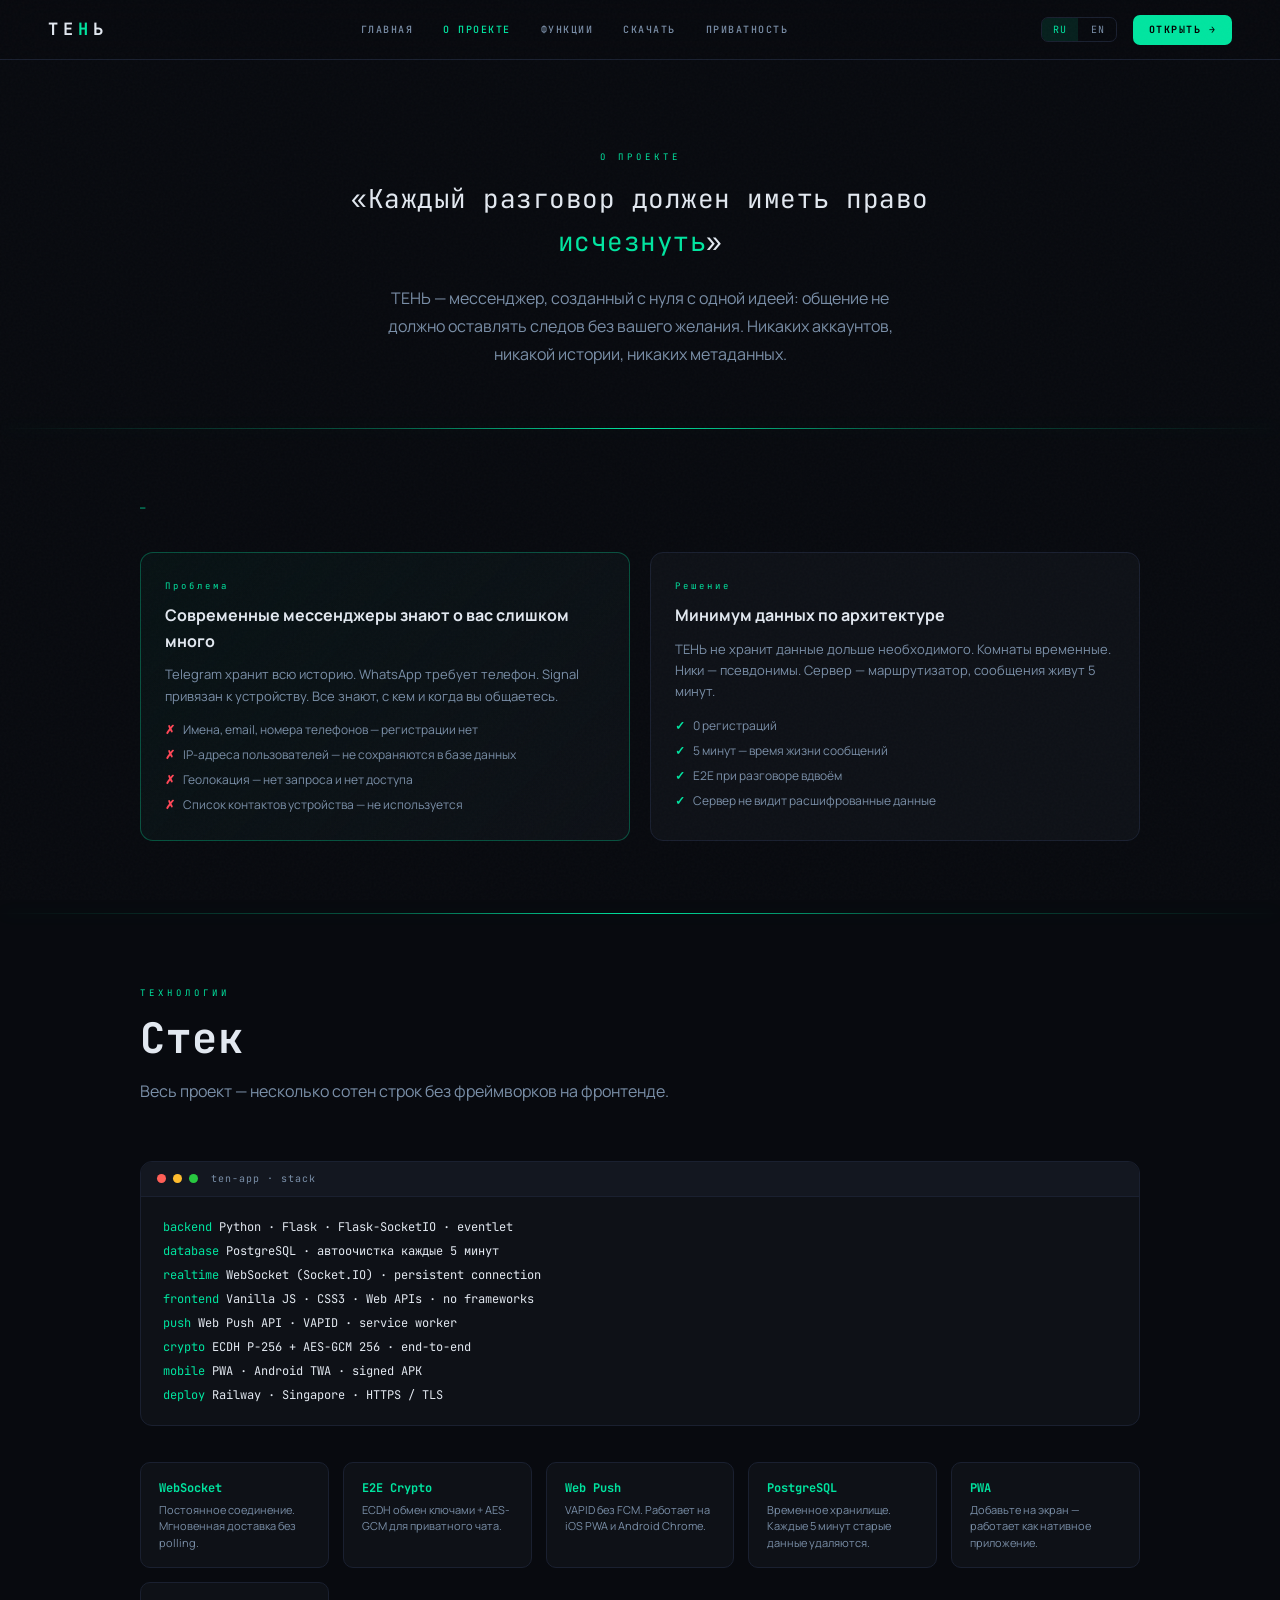
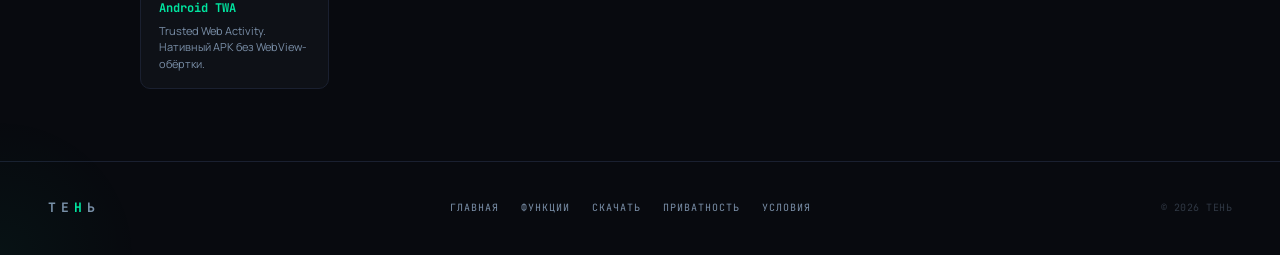
==== about.html @ 41345ec9 "Add files via upload" ====
<!DOCTYPE html>
<html lang="ru">
<head>
<meta charset="UTF-8">
<meta name="viewport" content="width=device-width,initial-scale=1,viewport-fit=cover">
<title>О проекте — ТЕНЬ</title>
<meta name="theme-color" content="#080a0f">
<meta name="color-scheme" content="dark">
<meta name="mobile-web-app-capable" content="yes">
<meta name="apple-mobile-web-app-capable" content="yes">
<meta name="apple-mobile-web-app-status-bar-style" content="black-translucent">
<link rel="icon" href="favicon.svg" type="image/svg+xml">
<link rel="stylesheet" href="shared.css">
<style>
.about-hero{text-align:center;padding:90px 40px 60px;max-width:700px;margin:0 auto}
.big-q{font-family:'JetBrains Mono',monospace;font-size:clamp(18px,2.8vw,26px);font-weight:400;line-height:1.65;color:var(--text);letter-spacing:.5px;margin-bottom:20px}
.big-q em{font-style:normal;color:var(--accent)}
.about-p{font-size:16px;color:var(--muted);line-height:1.75;max-width:540px;margin:0 auto}
</style>
</head>
<body>

<nav>
  <a class="nav-logo" href="index.html">
    <span class="nav-wordmark">ТЕ<em>Н</em>Ь</span>
  </a>
  <div class="nav-center" id="nav-center">
    <a href="index.html" data-t="nav_home">ГЛАВНАЯ</a>
    <a href="about.html" class="active" data-t="nav_about">О ПРОЕКТЕ</a>
    <a href="features.html" data-t="nav_features">ФУНКЦИИ</a>
    <a href="download.html" data-t="nav_download">СКАЧАТЬ</a>
    <a href="privacy.html" data-t="nav_privacy">ПРИВАТНОСТЬ</a>
  </div>
  <div class="nav-right">
    <div class="lang-switch"><button id="btn-ru" onclick="setLang('ru')" class="on">RU</button><button id="btn-en" onclick="setLang('en')">EN</button></div>
    <a class="nav-cta" href="https://ten-app.ru" target="_blank" data-t="nav_open">ОТКРЫТЬ →</a>
    <button class="nav-burger" id="burger"><svg width="20" height="20" viewBox="0 0 24 24" fill="none" stroke="currentColor" stroke-width="2"><line x1="3" y1="6" x2="21" y2="6"/><line x1="3" y1="12" x2="21" y2="12"/><line x1="3" y1="18" x2="21" y2="18"/></svg></button>
  </div>
</nav>

<div class="page-wrap">

  <div class="about-hero">
    <div class="sec-kicker" data-t="ab_k">о проекте</div>
    <div class="big-q" data-t="ab_big">«Каждый разговор должен иметь право <em>исчезнуть</em>»</div>
    <p class="about-p" data-t="ab_p">ТЕНЬ — мессенджер, созданный с нуля с одной идеей: общение не должно оставлять следов без вашего желания. Никаких аккаунтов, никакой истории, никаких метаданных.</p>
  </div>

  <div class="glow-rule"></div>

  <!-- IDEA -->
  <div class="sec reveal">
    <div class="sec-kicker" style="margin-bottom:36px">—</div>
    <div class="split2">
      <div class="scard hi">
        <div class="scard-kicker" data-t="ab_prob_k">Проблема</div>
        <div class="scard-t" data-t="ab_prob_t">Современные мессенджеры знают о вас слишком много</div>
        <div class="scard-d" data-t="ab_prob_d">Telegram хранит всю историю. WhatsApp требует телефон. Signal привязан к устройству. Все знают, с кем и когда вы общаетесь.</div>
        <ul class="tick-list">
          <li class="no" data-t="pr_l1">Имена, email, номера телефонов</li>
          <li class="no" data-t="pr_l2">IP-адреса пользователей</li>
          <li class="no" data-t="pr_l3">Геолокация</li>
          <li class="no" data-t="pr_l4">Список контактов устройства</li>
        </ul>
      </div>
      <div class="scard">
        <div class="scard-kicker" data-t="ab_sol_k">Решение</div>
        <div class="scard-t" data-t="ab_sol_t">Минимум данных по архитектуре</div>
        <div class="scard-d" data-t="ab_sol_d">ТЕНЬ не хранит данные дольше необходимого. Комнаты временные. Ники — псевдонимы. Сервер — маршрутизатор, сообщения живут 5 минут.</div>
        <ul class="tick-list">
          <li>0 регистраций</li>
          <li>5 минут — время жизни сообщений</li>
          <li>E2E при разговоре вдвоём</li>
          <li>Сервер не видит расшифрованные данные</li>
        </ul>
      </div>
    </div>
  </div>

  <div class="glow-rule"></div>

  <!-- STACK -->
  <div class="sec reveal">
    <div class="sec-kicker" data-t="tech_k">технологии</div>
    <h2 class="sec-title" data-t="tech_t">Стек</h2>
    <p class="sec-lead" data-t="tech_d">Весь проект — несколько сотен строк без фреймворков на фронтенде.</p>

    <div class="terminal">
      <div class="term-bar">
        <div class="dot r"></div><div class="dot y"></div><div class="dot g"></div>
        <span class="term-label">ten-app · stack</span>
      </div>
      <div class="term-body">
        <div><span class="tc">backend  </span><span class="th">Python · Flask · Flask-SocketIO · eventlet</span></div>
        <div><span class="tc">database </span><span class="th">PostgreSQL · автоочистка каждые 5 минут</span></div>
        <div><span class="tc">realtime </span><span class="th">WebSocket (Socket.IO) · persistent connection</span></div>
        <div><span class="tc">frontend </span><span class="th">Vanilla JS · CSS3 · Web APIs · no frameworks</span></div>
        <div><span class="tc">push     </span><span class="th">Web Push API · VAPID · service worker</span></div>
        <div><span class="tc">crypto   </span><span class="th">ECDH P-256 + AES-GCM 256 · end-to-end</span></div>
        <div><span class="tc">mobile   </span><span class="th">PWA · Android TWA · signed APK</span></div>
        <div><span class="tc">deploy   </span><span class="th">Railway · Singapore · HTTPS / TLS</span></div>
      </div>
    </div>

    <div class="tech-grid">
      <div class="tech-item"><div class="tech-n">WebSocket</div><div class="tech-d">Постоянное соединение. Мгновенная доставка без polling.</div></div>
      <div class="tech-item"><div class="tech-n">E2E Crypto</div><div class="tech-d">ECDH обмен ключами + AES-GCM для приватного чата.</div></div>
      <div class="tech-item"><div class="tech-n">Web Push</div><div class="tech-d">VAPID без FCM. Работает на iOS PWA и Android Chrome.</div></div>
      <div class="tech-item"><div class="tech-n">PostgreSQL</div><div class="tech-d">Временное хранилище. Каждые 5 минут старые данные удаляются.</div></div>
      <div class="tech-item"><div class="tech-n">PWA</div><div class="tech-d">Добавьте на экран — работает как нативное приложение.</div></div>
      <div class="tech-item"><div class="tech-n">Android TWA</div><div class="tech-d">Trusted Web Activity. Нативный APK без WebView-обёртки.</div></div>
    </div>
  </div>

  <footer>
    <div class="foot-logo">ТЕ<em>Н</em>Ь</div>
    <div class="foot-links">
      <a href="index.html" data-t="nav_home">ГЛАВНАЯ</a>
      <a href="features.html" data-t="nav_features">ФУНКЦИИ</a>
      <a href="download.html" data-t="nav_download">СКАЧАТЬ</a>
      <a href="privacy.html" data-t="nav_privacy">ПРИВАТНОСТЬ</a>
      <a href="terms.html" data-t="nav_terms">УСЛОВИЯ</a>
    </div>
    <div class="foot-copy" data-t="foot_copy">© 2026 ТЕНЬ</div>
  </footer>
</div>

<script src="shared.js"></script>
</body>
</html>
---- shared.css ----
@import url('https://fonts.googleapis.com/css2?family=JetBrains+Mono:wght@300;400;500;700&family=Manrope:wght@300;400;500;600;700;800&display=swap');

*, *::before, *::after { box-sizing: border-box; margin: 0; padding: 0; }

:root {
  --bg:       #080a0f;
  --surface:  #0e1117;
  --panel:    #131720;
  --border:   #1a2030;
  --accent:   #00e5a0;
  --danger:   #ff4757;
  --text:     #e2e8f0;
  --muted:    #7a8fa8;
  --glow:     rgba(0,229,160,0.18);
}

html { scroll-behavior: smooth; }

body {
  background: var(--bg);
  color: var(--text);
  font-family: 'Manrope', sans-serif;
  line-height: 1.6;
  overflow-x: hidden;
  min-height: 100vh;
  /* iOS: prevent font inflation */
  -webkit-text-size-adjust: 100%;
  text-size-adjust: 100%;
}

/* iOS tap highlight */
a, button { -webkit-tap-highlight-color: transparent; }

/* Safe area for notched iPhones - applied via media query */
@supports(padding: env(safe-area-inset-left)) {
  nav { padding-left: max(48px, env(safe-area-inset-left)); padding-right: max(48px, env(safe-area-inset-right)); }
  footer { padding-bottom: max(36px, env(safe-area-inset-bottom)); }
}

/* Noise texture */
body::after {
  content: '';
  position: fixed;
  pointer-events: none;
  z-index: 9999;
  opacity: 0.025;
  background-image: url("data:image/svg+xml,%3Csvg viewBox='0 0 512 512' xmlns='http://www.w3.org/2000/svg'%3E%3Cfilter id='n'%3E%3CfeTurbulence type='fractalNoise' baseFrequency='0.75' numOctaves='4' stitchTiles='stitch'/%3E%3C/filter%3E%3Crect width='100%25' height='100%25' filter='url(%23n)'/%3E%3C/svg%3E");
  /* iOS Safari: inset not supported in older versions */
  top: 0; right: 0; bottom: 0; left: 0;
}

/* Scrollbar */
::-webkit-scrollbar { width: 3px; }
::-webkit-scrollbar-track { background: transparent; }
::-webkit-scrollbar-thumb { background: var(--border); border-radius: 2px; }

/* ── NAV ── */
nav {
  position: fixed; top: 0; left: 0; right: 0;
  z-index: 500;
  height: 60px;
  display: -webkit-box;
  display: -ms-flexbox;
  display: flex;
  -webkit-box-align: center;
      -ms-flex-align: center;
          align-items: center;
  -webkit-box-pack: justify;
      -ms-flex-pack: justify;
          justify-content: space-between;
  padding: 0 48px;
  background: rgba(8,10,15,0.88);
  -webkit-backdrop-filter: blur(24px);
          backdrop-filter: blur(24px);
  border-bottom: 1px solid var(--border);
}
.nav-logo {
  display: flex; align-items: center; gap: 11px;
  text-decoration: none; cursor: pointer;
}
.nav-logo svg { width: 38px; height: 38px; flex-shrink: 0; }
.nav-wordmark {
  font-family: 'JetBrains Mono', monospace;
  font-size: 17px; font-weight: 700;
  letter-spacing: 5px; color: var(--text);
}
.nav-wordmark em { font-style: normal; color: var(--accent); }

.nav-center {
  display: flex; align-items: center; gap: 4px;
}
.nav-center a {
  font-family: 'JetBrains Mono', monospace;
  font-size: 10px; letter-spacing: 1.5px; font-weight: 500;
  color: var(--muted); text-decoration: none;
  padding: 6px 13px; border-radius: 6px;
  transition: color .18s, background .18s;
}
.nav-center a:hover { color: var(--accent); background: rgba(0,229,160,.06); }
.nav-center a.active { color: var(--accent); }

.nav-right {
  display: flex; align-items: center; gap: 16px;
}
.lang-switch {
  display: flex; align-items: center; gap: 2px;
  border: 1px solid var(--border); border-radius: 7px;
  overflow: hidden;
}
.lang-switch button {
  font-family: 'JetBrains Mono', monospace;
  font-size: 10px; letter-spacing: 1px;
  background: none; border: none; cursor: pointer;
  color: var(--muted); padding: 5px 11px;
  transition: all .18s;
}
.lang-switch button.on { background: rgba(0,229,160,.1); color: var(--accent); }

.nav-cta {
  font-family: 'JetBrains Mono', monospace;
  font-size: 10px; letter-spacing: 1.5px; font-weight: 700;
  color: #000; background: var(--accent);
  padding: 7px 16px; border-radius: 7px;
  text-decoration: none; border: none; cursor: pointer;
  transition: all .18s;
}
.nav-cta:hover { background: #00ffb0; transform: translateY(-1px); }

/* Hamburger mobile */
.nav-burger {
  display: none;
  background: none; border: none; cursor: pointer;
  color: var(--muted); padding: 4px;
}

/* ── PAGE WRAPPER ── */
.page-wrap { padding-top: 60px; }

/* ── HERO SECTION ── */
.hero {
  position: relative; overflow: hidden;
  min-height: calc(100vh - 60px);
  display: flex; align-items: center; justify-content: center;
  text-align: center;
  padding: 52px 40px 44px;
}
.hero-bg {
  position: absolute; top: 0; left: 0; right: 0; bottom: 0;
  background:
    radial-gradient(ellipse 60% 50% at 50% 0%, rgba(0,229,160,.07) 0%, transparent 70%),
    radial-gradient(ellipse 40% 60% at 80% 80%, rgba(0,229,160,.04) 0%, transparent 60%);
}
#matrix { position: absolute; top: 0; left: 0; right: 0; bottom: 0; width: 100%; height: 100%; opacity: .06; }

.hero-inner { position: relative; z-index: 2; max-width: 740px; }

.hero-badge {
  display: inline-flex; align-items: center; gap: 7px;
  font-family: 'JetBrains Mono', monospace;
  font-size: 10px; letter-spacing: 3px; color: var(--accent);
  border: 1px solid rgba(0,229,160,.25);
  padding: 5px 14px; border-radius: 20px;
  background: rgba(0,229,160,.05);
  margin-bottom: 24px;
  opacity: 0; animation: up .5s .1s forwards;
}
.hero-badge::before {
  content: ''; width: 5px; height: 5px; border-radius: 50%;
  background: var(--accent);
  box-shadow: 0 0 8px var(--accent);
  animation: pulse 2s infinite;
}
@keyframes pulse { 0%,100%{opacity:1} 50%{opacity:.3} }

.hero-logo {
  width: 96px; height: 96px;
  margin: 0 auto 32px;
  filter: drop-shadow(0 0 28px rgba(0,229,160,.45));
  animation: float 4s ease-in-out infinite, up .6s .2s both;
}
@keyframes float { 0%,100%{transform:translateY(0)} 50%{transform:translateY(-10px)} }

.hero-title {
  font-family: 'JetBrains Mono', monospace;
  font-size: clamp(64px,11vw,112px);
  font-weight: 700; letter-spacing: 16px;
  line-height: 1; color: var(--text);
  margin-bottom: 18px;
  opacity: 0; animation: up .6s .3s forwards;
}
.hero-title em { font-style: normal; color: var(--accent); text-shadow: 0 0 40px rgba(0,229,160,.5); }

.hero-sub {
  font-size: 18px; color: var(--muted);
  line-height: 1.7; max-width: 500px; margin: 0 auto 36px;
  opacity: 0; animation: up .6s .45s forwards;
}

.hero-btns {
  display: flex; align-items: center; justify-content: center;
  gap: 14px; flex-wrap: wrap;
  opacity: 0; animation: up .6s .6s forwards;
}
.btn {
  display: inline-flex; align-items: center; gap: 8px;
  font-family: 'JetBrains Mono', monospace;
  font-size: 11px; font-weight: 700; letter-spacing: 1px;
  padding: 13px 26px; border-radius: 9px;
  text-decoration: none; border: none; cursor: pointer;
  transition: all .2s; white-space: nowrap;
}
.btn-solid { background: var(--accent); color: #000; }
.btn-solid:hover { background: #00ffb0; transform: translateY(-2px); box-shadow: 0 8px 28px rgba(0,229,160,.28); }
.btn-outline { background: none; color: var(--accent); border: 1px solid rgba(0,229,160,.35); }
.btn-outline:hover { border-color: var(--accent); background: rgba(0,229,160,.06); transform: translateY(-2px); }


/* ── PLATFORM BUTTONS (hero) ── */
.hero-platforms {
  display: -webkit-box; display: -ms-flexbox; display: flex;
  -webkit-box-align: stretch; -ms-flex-align: stretch; align-items: stretch;
  justify-content: center;
  gap: 10px; flex-wrap: wrap;
  opacity: 0; animation: up .6s .6s forwards;
  margin-bottom: 0;
}
.pf-btn {
  display: -webkit-inline-box; display: -ms-inline-flexbox; display: inline-flex;
  -webkit-box-align: center; -ms-flex-align: center; align-items: center;
  gap: 11px;
  font-family: "Manrope", sans-serif;
  text-decoration: none;
  padding: 12px 20px; border-radius: 11px;
  transition: all .2s; white-space: nowrap;
  border: 1px solid var(--border);
  background: var(--surface);
  min-width: 154px;
}
.pf-btn:hover { border-color: rgba(0,229,160,.4); background: var(--panel); transform: translateY(-2px); }
.pf-android { border-color: rgba(0,229,160,.28); }
.pf-android:hover { box-shadow: 0 6px 22px rgba(0,229,160,.15); }
.pf-text { display: -webkit-box; display: -ms-flexbox; display: flex; flex-direction: column; text-align: left; gap: 1px; }
.pf-label { font-size: 13px; font-weight: 700; color: var(--text); line-height: 1.2; }
.pf-sub { font-family: "JetBrains Mono", monospace; font-size: 9px; letter-spacing: 1px; color: var(--muted); }
.pf-btn svg { color: var(--accent); flex-shrink: 0; }
@media(max-width:520px){
  .hero-platforms { flex-direction: column; align-items: stretch; }
  .pf-btn { min-width: unset; justify-content: flex-start; }
}

.hero-numbers {
  display: flex; align-items: center; justify-content: center;
  gap: 56px; flex-wrap: wrap;
  margin-top: 52px; padding-top: 36px;
  border-top: 1px solid var(--border);
  opacity: 0; animation: up .5s .75s forwards;
}
.hn-val {
  font-family: 'JetBrains Mono', monospace;
  font-size: 30px; font-weight: 700; color: var(--accent); display: block;
}
.hn-label { font-size: 11px; color: var(--muted); letter-spacing: .5px; margin-top: 4px; }

@keyframes up {
  from { opacity:0; transform:translateY(18px); }
  to   { opacity:1; transform:translateY(0); }
}

/* ── GLOW RULE ── */
.glow-rule {
  height: 1px;
  background: linear-gradient(90deg, transparent 0%, rgba(0,229,160,.35) 30%, #00e5a0 50%, rgba(0,229,160,.35) 70%, transparent 100%);
  box-shadow: 0 0 16px rgba(0,229,160,.2);
  margin: 0;
}

/* ── SECTION ── */
.sec {
  max-width: 1080px; margin: 0 auto;
  padding: 72px 40px;
}
.sec-kicker {
  font-family: 'JetBrains Mono', monospace;
  font-size: 9px; letter-spacing: 4px; color: var(--accent);
  text-transform: uppercase; margin-bottom: 14px;
}
.sec-title {
  font-family: 'JetBrains Mono', monospace;
  font-size: clamp(26px,4vw,42px); font-weight: 700;
  letter-spacing: 1px; color: var(--text); line-height: 1.15;
  margin-bottom: 14px;
}
.sec-lead {
  font-size: 16px; color: var(--muted); line-height: 1.75;
  max-width: 540px; margin-bottom: 56px;
}

/* ── CARD GRID ── */
.card-grid {
  display: grid;
  grid-template-columns: repeat(auto-fill, minmax(290px,1fr));
  gap: 2px;
  background: var(--border);
  border: 1px solid var(--border);
  border-radius: 14px;
  overflow: hidden;
}
.card {
  background: var(--surface);
  padding: 28px 26px;
  transition: background .2s;
  position: relative;
}
.card:hover { background: var(--panel); }
.card-icon {
  width: 38px; height: 38px; margin-bottom: 18px; color: var(--accent);
}
.card-name {
  font-family: 'JetBrains Mono', monospace;
  font-size: 12px; font-weight: 700; letter-spacing: 1px;
  color: var(--text); margin-bottom: 8px;
}
.card-body { font-size: 13px; color: var(--muted); line-height: 1.65; }
.card-tag {
  display: inline-block; margin-top: 13px;
  font-family: 'JetBrains Mono', monospace; font-size: 9px; letter-spacing: 1.5px;
  padding: 3px 8px; border-radius: 4px;
  background: rgba(0,229,160,.07); color: var(--accent);
  border: 1px solid rgba(0,229,160,.18);
}

/* ── STEPS ── */
.steps {
  display: grid;
  grid-template-columns: repeat(auto-fill, minmax(210px,1fr));
  gap: 20px; counter-reset: step;
}
.step {
  counter-increment: step;
  background: var(--surface); border: 1px solid var(--border);
  border-radius: 12px; padding: 24px 22px;
  transition: border-color .2s, transform .2s;
  position: relative;
}
.step:hover { border-color: rgba(0,229,160,.28); transform: translateY(-3px); }
.step::before {
  content: "0" counter(step);
  font-family: 'JetBrains Mono', monospace; font-size: 9px;
  color: var(--accent); letter-spacing: 2px; display: block; margin-bottom: 14px;
}
.step-t { font-size: 14px; font-weight: 700; color: var(--text); margin-bottom: 8px; }
.step-d { font-size: 13px; color: var(--muted); line-height: 1.6; }

/* ── TERMINAL ── */
.terminal {
  background: var(--surface); border: 1px solid var(--border);
  border-radius: 12px; overflow: hidden;
  font-family: 'JetBrains Mono', monospace;
}
.term-bar {
  background: var(--panel); padding: 9px 16px;
  display: flex; align-items: center; gap: 7px;
  border-bottom: 1px solid var(--border);
}
.dot { width: 9px; height: 9px; border-radius: 50%; }
.dot.r{background:#ff5f57} .dot.y{background:#febc2e} .dot.g{background:#28c840}
.term-label { font-size: 10px; color: var(--muted); letter-spacing: 1px; margin-left: 6px; }
.term-body { padding: 18px 22px; font-size: 12px; line-height: 2; }
.tc { color: var(--accent); }
.td { color: rgba(122,143,168,.55); }
.th { color: var(--text); }

/* ── TECH GRID ── */
.tech-grid {
  display: grid;
  grid-template-columns: repeat(auto-fill, minmax(170px,1fr));
  gap: 14px; margin-top: 36px;
}
.tech-item {
  background: var(--surface); border: 1px solid var(--border);
  border-radius: 10px; padding: 16px 18px;
  transition: border-color .2s;
}
.tech-item:hover { border-color: rgba(0,229,160,.22); }
.tech-n { font-family: 'JetBrains Mono', monospace; font-size: 12px; font-weight: 700; color: var(--accent); margin-bottom: 4px; }
.tech-d { font-size: 11px; color: var(--muted); line-height: 1.5; }

/* ── SECURITY SPLIT ── */
.split2 { display: grid; grid-template-columns: 1fr 1fr; gap: 20px; }
@media(max-width:640px){ .split2{grid-template-columns:1fr} }
.scard {
  background: var(--surface); border: 1px solid var(--border);
  border-radius: 13px; padding: 26px 24px;
  transition: border-color .2s;
}
.scard:hover { border-color: rgba(0,229,160,.22); }
.scard.hi { border-color: rgba(0,229,160,.3); background: linear-gradient(135deg,rgba(0,229,160,.04),var(--surface)); }
.scard-kicker { font-family:'JetBrains Mono',monospace; font-size:9px; letter-spacing:3px; color:var(--accent); margin-bottom:10px; }
.scard-t { font-size:16px; font-weight:700; color:var(--text); margin-bottom:10px; }
.scard-d { font-size:13px; color:var(--muted); line-height:1.65; }
.tick-list { list-style:none; margin-top:14px; display:flex; flex-direction:column; gap:7px; }
.tick-list li { font-size:12px; color:var(--muted); padding-left:18px; position:relative; line-height:1.5; }
.tick-list li::before { content:'✓'; position:absolute; left:0; color:var(--accent); font-weight:700; }
.tick-list li.no::before { content:'✗'; color:var(--danger); }

/* ── DOWNLOAD CARDS ── */
.dl-grid {
  display: grid;
  grid-template-columns: repeat(auto-fill, minmax(270px,1fr));
  gap: 20px; margin-top: 48px;
}
.dlcard {
  background: var(--surface); border: 1px solid var(--border);
  border-radius: 16px; padding: 32px 26px; text-align: center;
  transition: border-color .2s, transform .2s;
  position: relative; overflow: hidden;
}
.dlcard::after {
  content:''; position:absolute; bottom:0; left:0; right:0;
  height:2px; background:var(--accent);
  transform:scaleX(0); transition:transform .3s; transform-origin:center;
}
.dlcard:hover { border-color:rgba(0,229,160,.3); transform:translateY(-4px); }
.dlcard:hover::after { transform:scaleX(1); }
.dlcard.feat { border-color:rgba(0,229,160,.32); background:linear-gradient(135deg,rgba(0,229,160,.05),var(--surface)); }
.dl-badge {
  display:inline-block; font-family:'JetBrains Mono',monospace; font-size:8px;
  letter-spacing:2px; padding:3px 9px; border-radius:20px;
  background:rgba(0,229,160,.1); color:var(--accent);
  border:1px solid rgba(0,229,160,.22); margin-bottom:18px;
}
.dl-emoji { font-size:44px; margin-bottom:14px; display:block; }
.dl-title {
  font-family:'JetBrains Mono',monospace; font-size:14px; font-weight:700;
  letter-spacing:2px; color:var(--text); margin-bottom:8px;
}
.dl-desc { font-size:12px; color:var(--muted); line-height:1.65; margin-bottom:20px; }
.dl-steps {
  font-size:11px; color:var(--muted); text-align:left;
  background:rgba(0,0,0,.28); border-radius:7px;
  padding:11px 14px; margin-bottom:18px; line-height:1.9;
  border:1px solid var(--border); font-family:'JetBrains Mono',monospace;
}
.dl-steps span { display:block; color:var(--accent); font-size:8px; letter-spacing:2px; margin-bottom:5px; }

/* ── PROSE (Privacy/Terms) ── */
.prose-wrap { max-width:740px; margin:0 auto; padding:80px 40px 100px; }
.prose-wrap h1 {
  font-family:'JetBrains Mono',monospace; font-size:clamp(22px,4vw,34px);
  font-weight:700; letter-spacing:2px; color:var(--text); margin-bottom:8px;
}
.prose-date {
  font-family:'JetBrains Mono',monospace; font-size:10px; letter-spacing:1px;
  color:var(--muted); margin-bottom:40px; padding-bottom:28px;
  border-bottom:1px solid var(--border);
}
.prose-wrap h2 {
  font-family:'JetBrains Mono',monospace; font-size:10px; letter-spacing:3px;
  color:var(--accent); text-transform:uppercase; margin:36px 0 12px;
}
.prose-wrap p { font-size:14px; color:var(--muted); line-height:1.8; margin-bottom:12px; }
.prose-wrap ul { list-style:none; padding:0; }
.prose-wrap li { font-size:14px; color:var(--muted); line-height:1.75; margin-bottom:9px; padding-left:18px; position:relative; }
.prose-wrap li::before { content:'—'; position:absolute; left:0; color:var(--accent); }
.prose-callout {
  background:rgba(0,229,160,.05); border:1px solid rgba(0,229,160,.2);
  border-radius:10px; padding:18px 22px; margin:22px 0;
}
.prose-callout p { color:var(--text); margin:0; }
.prose-wrap strong { color:var(--text); font-weight:600; }

/* ── FOOTER ── */
footer {
  border-top:1px solid var(--border);
  padding:36px 48px;
  display:flex; align-items:center; justify-content:space-between;
  flex-wrap:wrap; gap:16px;
}
.foot-logo { font-family:'JetBrains Mono',monospace; font-size:13px; font-weight:700; letter-spacing:5px; color:var(--muted); }
.foot-logo em { font-style:normal; color:var(--accent); }
.foot-links { display:flex; gap:22px; flex-wrap:wrap; }
.foot-links a { font-family:'JetBrains Mono',monospace; font-size:10px; letter-spacing:1px; color:var(--muted); text-decoration:none; transition:color .18s; }
.foot-links a:hover { color:var(--accent); }
.foot-copy { font-family:'JetBrains Mono',monospace; font-size:10px; letter-spacing:.5px; color:rgba(122,143,168,.35); }

/* ── REVEAL ── */
.reveal { opacity:0; transform:translateY(22px); transition:opacity .6s, transform .6s; }
.reveal.in { opacity:1; transform:translateY(0); }

/* ── RESPONSIVE ── */

/* Tablet: 769–1024px */
@media(max-width:1024px){
  nav { padding:0 28px; }
  .nav-center a { padding:6px 9px; font-size:9px; }
  .sec { padding:72px 28px; }
  .hero { padding:72px 28px; }
  .card-grid { grid-template-columns: repeat(auto-fill, minmax(240px,1fr)); }
}

/* Mobile: ≤768px */
@media(max-width:768px){
  nav { padding:0 18px; }
  .nav-center { display:none; }
  .nav-center.open {
    display:flex; flex-direction:column; align-items:flex-start;
    position:fixed; top:60px; left:0; right:0;
    background:var(--bg); border-bottom:1px solid var(--border);
    padding:12px 18px; gap:2px; z-index:499;
  }
  .nav-wordmark { font-size:14px; letter-spacing:3px; }
  .nav-burger { display:block; }
  .nav-cta { font-size:9px; padding:6px 11px; }

  .sec { padding:52px 18px; }
  .hero { padding:52px 18px 40px; min-height:auto; }
  .hero-title { font-size: clamp(52px, 18vw, 80px); letter-spacing:8px; }
  .hero-logo { width:72px; height:72px; margin-bottom:22px; }
  .hero-sub { font-size:15px; }
  .hero-btns { flex-direction:column; align-items:stretch; }
  .hero-btns .btn { justify-content:center; }
  
/* ── PLATFORM BUTTONS (hero) ── */
.hero-platforms {
  display: -webkit-box; display: -ms-flexbox; display: flex;
  -webkit-box-align: stretch; -ms-flex-align: stretch; align-items: stretch;
  justify-content: center;
  gap: 10px; flex-wrap: wrap;
  opacity: 0; animation: up .6s .6s forwards;
  margin-bottom: 0;
}
.pf-btn {
  display: -webkit-inline-box; display: -ms-inline-flexbox; display: inline-flex;
  -webkit-box-align: center; -ms-flex-align: center; align-items: center;
  gap: 11px;
  font-family: "Manrope", sans-serif;
  text-decoration: none;
  padding: 12px 20px; border-radius: 11px;
  transition: all .2s; white-space: nowrap;
  border: 1px solid var(--border);
  background: var(--surface);
  min-width: 154px;
}
.pf-btn:hover { border-color: rgba(0,229,160,.4); background: var(--panel); transform: translateY(-2px); }
.pf-android { border-color: rgba(0,229,160,.28); }
.pf-android:hover { box-shadow: 0 6px 22px rgba(0,229,160,.15); }
.pf-text { display: -webkit-box; display: -ms-flexbox; display: flex; flex-direction: column; text-align: left; gap: 1px; }
.pf-label { font-size: 13px; font-weight: 700; color: var(--text); line-height: 1.2; }
.pf-sub { font-family: "JetBrains Mono", monospace; font-size: 9px; letter-spacing: 1px; color: var(--muted); }
.pf-btn svg { color: var(--accent); flex-shrink: 0; }
@media(max-width:520px){
  .hero-platforms { flex-direction: column; align-items: stretch; }
  .pf-btn { min-width: unset; justify-content: flex-start; }
}

.hero-numbers { gap:20px; padding-top:32px; margin-top:52px; }
  .hn-val { font-size:22px; }

  .card-grid { grid-template-columns:1fr; gap:1px; }
  .steps { grid-template-columns:1fr; }
  .split2 { grid-template-columns:1fr; }
  .dl-grid { grid-template-columns:1fr; }
  .tech-grid { grid-template-columns:repeat(2,1fr); }

  .about-hero { padding:52px 18px 40px; }

  footer { padding:24px 18px; flex-direction:column; align-items:flex-start; gap:14px; }
  .foot-links { gap:14px; }
  .prose-wrap { padding:52px 18px 72px; }
}

/* Small mobile: ≤400px */
@media(max-width:400px){
  .hero-title { font-size:48px; letter-spacing:5px; }
  .nav-wordmark { display:none; }
  .tech-grid { grid-template-columns:1fr; }
  
/* ── PLATFORM BUTTONS (hero) ── */
.hero-platforms {
  display: -webkit-box; display: -ms-flexbox; display: flex;
  -webkit-box-align: stretch; -ms-flex-align: stretch; align-items: stretch;
  justify-content: center;
  gap: 10px; flex-wrap: wrap;
  opacity: 0; animation: up .6s .6s forwards;
  margin-bottom: 0;
}
.pf-btn {
  display: -webkit-inline-box; display: -ms-inline-flexbox; display: inline-flex;
  -webkit-box-align: center; -ms-flex-align: center; align-items: center;
  gap: 11px;
  font-family: "Manrope", sans-serif;
  text-decoration: none;
  padding: 12px 20px; border-radius: 11px;
  transition: all .2s; white-space: nowrap;
  border: 1px solid var(--border);
  background: var(--surface);
  min-width: 154px;
}
.pf-btn:hover { border-color: rgba(0,229,160,.4); background: var(--panel); transform: translateY(-2px); }
.pf-android { border-color: rgba(0,229,160,.28); }
.pf-android:hover { box-shadow: 0 6px 22px rgba(0,229,160,.15); }
.pf-text { display: -webkit-box; display: -ms-flexbox; display: flex; flex-direction: column; text-align: left; gap: 1px; }
.pf-label { font-size: 13px; font-weight: 700; color: var(--text); line-height: 1.2; }
.pf-sub { font-family: "JetBrains Mono", monospace; font-size: 9px; letter-spacing: 1px; color: var(--muted); }
.pf-btn svg { color: var(--accent); flex-shrink: 0; }
@media(max-width:520px){
  .hero-platforms { flex-direction: column; align-items: stretch; }
  .pf-btn { min-width: unset; justify-content: flex-start; }
}

.hero-numbers { flex-direction:column; align-items:center; gap:18px; }
  .lang-switch button { padding:4px 8px; }
}

/* ── ACCESSIBILITY ── */
@media (prefers-reduced-motion: reduce) {
  *, *::before, *::after {
    animation-duration: 0.01ms !important;
    animation-iteration-count: 1 !important;
    transition-duration: 0.01ms !important;
  }
  .reveal { opacity: 1; transform: none; }
  .hero-logo { animation: none; }
  .hero-badge::before { animation: none; }
}

/* ── CANVAS CROSS-BROWSER ── */
canvas {
  display: block;
  image-rendering: -webkit-optimize-contrast; /* Safari */
  image-rendering: pixelated; /* Chrome/FF */
}
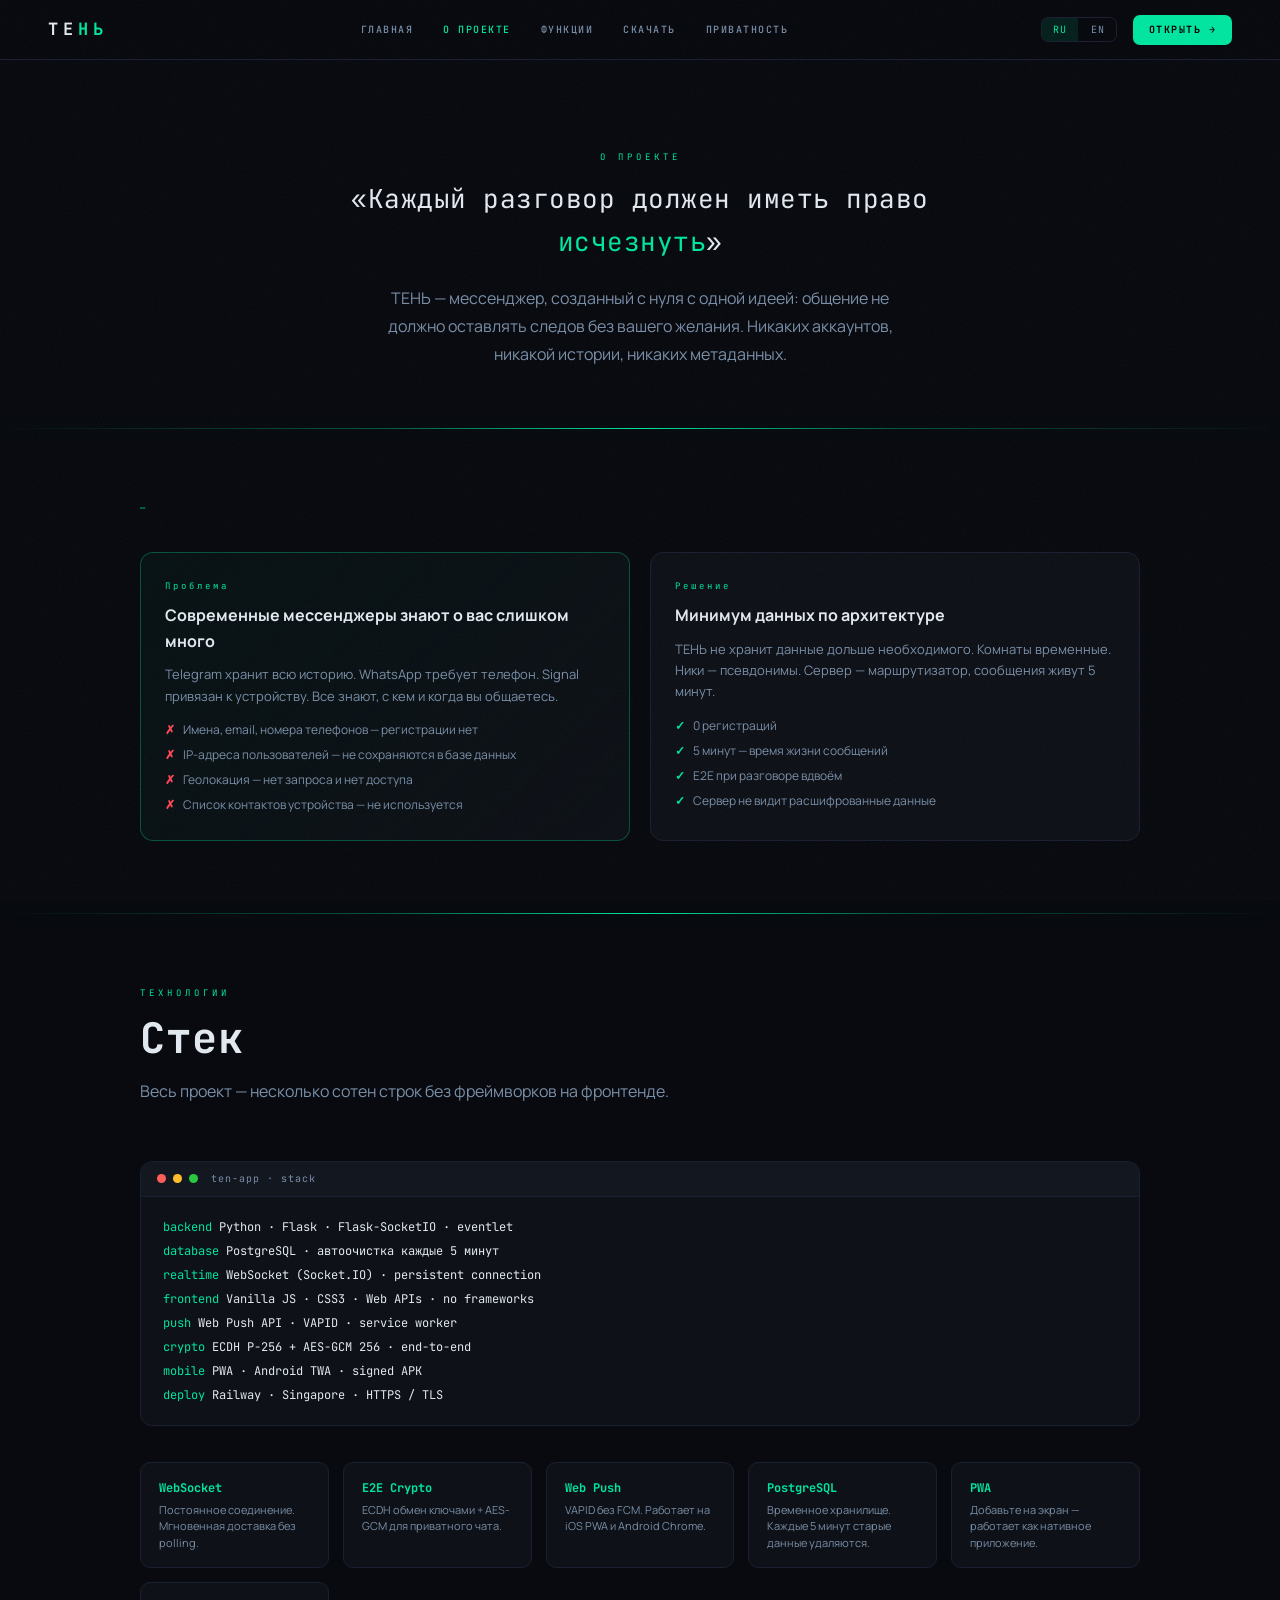
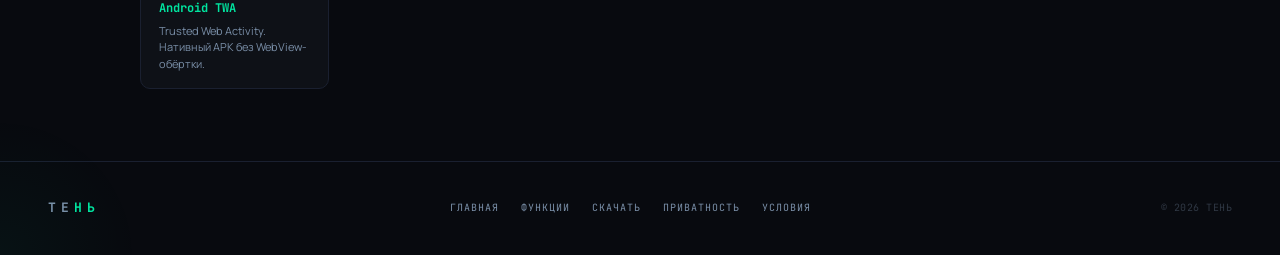
==== commit ef67c611: "Add files via upload" ====
--- a/about.html
+++ b/about.html
@@ -1,16 +1,36 @@
 <!DOCTYPE html>
 <html lang="ru">
 <head>
-<meta charset="UTF-8">
-<meta name="viewport" content="width=device-width,initial-scale=1,viewport-fit=cover">
-<title>О проекте — ТЕНЬ</title>
-<meta name="theme-color" content="#080a0f">
-<meta name="color-scheme" content="dark">
-<meta name="mobile-web-app-capable" content="yes">
-<meta name="apple-mobile-web-app-capable" content="yes">
-<meta name="apple-mobile-web-app-status-bar-style" content="black-translucent">
-<link rel="icon" href="favicon.svg" type="image/svg+xml">
-<link rel="stylesheet" href="shared.css">
+  <meta charset="UTF-8">
+  <meta name="viewport" content="width=device-width,initial-scale=1,viewport-fit=cover">
+  <title>О проекте ТЕНЬ — анонимный мессенджер без следов</title>
+  <meta name="description" content="ТЕНЬ создан с нуля с одной идеей: общение не должно оставлять следов. Никаких аккаунтов, никакой истории, никаких метаданных. Узнайте больше о проекте.">
+  <meta name="theme-color" content="#080a0f">
+  <meta name="color-scheme" content="dark">
+  <meta name="robots" content="index, follow">
+  <link rel="canonical" href="https://pino4ka888-blip.github.io/AnonymousMessenger-/about.html">
+
+  <!-- Open Graph -->
+  <meta property="og:type" content="website">
+  <meta property="og:url" content="https://pino4ka888-blip.github.io/AnonymousMessenger-/about.html">
+  <meta property="og:title" content="О проекте ТЕНЬ — анонимный мессенджер">
+  <meta property="og:description" content="Мессенджер без регистрации и следов. Минимум данных по архитектуре. ECDH P-256 + AES-GCM 256.">
+  <meta property="og:image" content="https://pino4ka888-blip.github.io/AnonymousMessenger-/og-image.png">
+  <meta property="og:locale" content="ru_RU">
+  <meta property="og:site_name" content="ТЕНЬ">
+
+  <!-- Twitter Card -->
+  <meta name="twitter:card" content="summary_large_image">
+  <meta name="twitter:title" content="О проекте ТЕНЬ — анонимный мессенджер">
+  <meta name="twitter:description" content="Мессенджер без регистрации и следов. Минимум данных по архитектуре. ECDH P-256 + AES-GCM 256.">
+  <meta name="twitter:image" content="https://pino4ka888-blip.github.io/AnonymousMessenger-/og-image.png">
+
+  <!-- PWA / Mobile -->
+  <meta name="mobile-web-app-capable" content="yes">
+  <meta name="apple-mobile-web-app-capable" content="yes">
+  <meta name="apple-mobile-web-app-status-bar-style" content="black-translucent">
+  <link rel="icon" href="favicon.svg" type="image/svg+xml">
+  <link rel="stylesheet" href="shared.css">
 <style>
 .about-hero{text-align:center;padding:90px 40px 60px;max-width:700px;margin:0 auto}
 .big-q{font-family:'JetBrains Mono',monospace;font-size:clamp(18px,2.8vw,26px);font-weight:400;line-height:1.65;color:var(--text);letter-spacing:.5px;margin-bottom:20px}
@@ -22,7 +42,7 @@
 
 <nav>
   <a class="nav-logo" href="index.html">
-    <span class="nav-wordmark">ТЕ<em>Н</em>Ь</span>
+    <span class="nav-wordmark">ТЕ<em>Н</em><em>Ь</em></span>
   </a>
   <div class="nav-center" id="nav-center">
     <a href="index.html" data-t="nav_home">ГЛАВНАЯ</a>
@@ -33,7 +53,7 @@
   </div>
   <div class="nav-right">
     <div class="lang-switch"><button id="btn-ru" onclick="setLang('ru')" class="on">RU</button><button id="btn-en" onclick="setLang('en')">EN</button></div>
-    <a class="nav-cta" href="https://ten-app.ru" target="_blank" data-t="nav_open">ОТКРЫТЬ →</a>
+    <a class="nav-cta" href="https://web-production-982e.up.railway.app/" target="_blank" data-t="nav_open">ОТКРЫТЬ →</a>
     <button class="nav-burger" id="burger"><svg width="20" height="20" viewBox="0 0 24 24" fill="none" stroke="currentColor" stroke-width="2"><line x1="3" y1="6" x2="21" y2="6"/><line x1="3" y1="12" x2="21" y2="12"/><line x1="3" y1="18" x2="21" y2="18"/></svg></button>
   </div>
 </nav>
@@ -113,7 +133,7 @@
   </div>
 
   <footer>
-    <div class="foot-logo">ТЕ<em>Н</em>Ь</div>
+    <div class="foot-logo">ТЕ<em>Н</em><em>Ь</em></div>
     <div class="foot-links">
       <a href="index.html" data-t="nav_home">ГЛАВНАЯ</a>
       <a href="features.html" data-t="nav_features">ФУНКЦИИ</a>
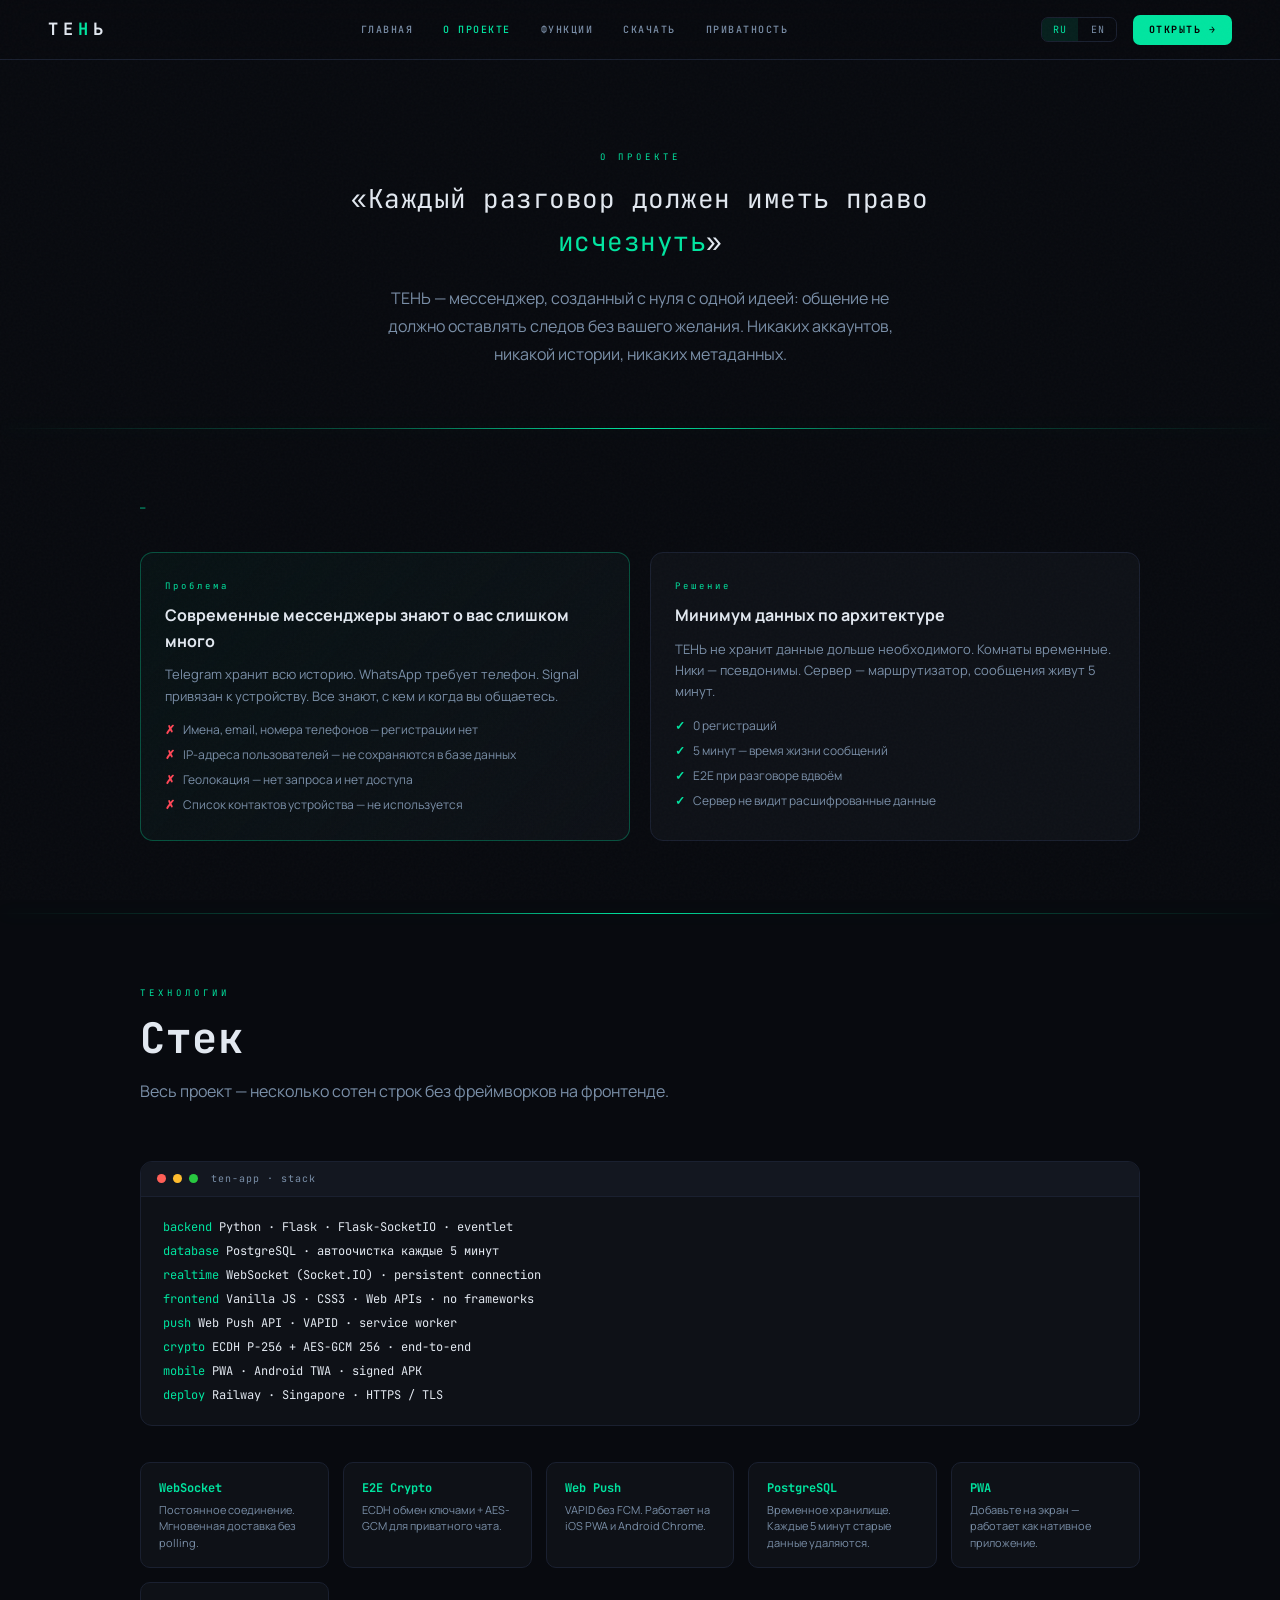
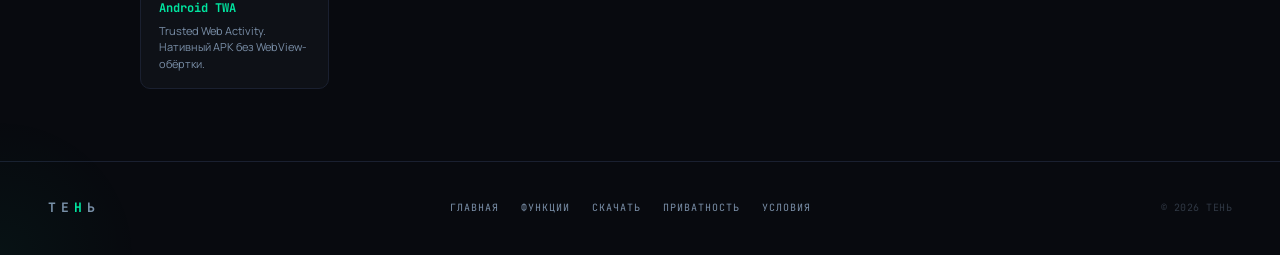
==== commit e3d2ea88: "Add files via upload" ====
--- a/about.html
+++ b/about.html
@@ -1,36 +1,16 @@
 <!DOCTYPE html>
 <html lang="ru">
 <head>
-  <meta charset="UTF-8">
-  <meta name="viewport" content="width=device-width,initial-scale=1,viewport-fit=cover">
-  <title>О проекте ТЕНЬ — анонимный мессенджер без следов</title>
-  <meta name="description" content="ТЕНЬ создан с нуля с одной идеей: общение не должно оставлять следов. Никаких аккаунтов, никакой истории, никаких метаданных. Узнайте больше о проекте.">
-  <meta name="theme-color" content="#080a0f">
-  <meta name="color-scheme" content="dark">
-  <meta name="robots" content="index, follow">
-  <link rel="canonical" href="https://pino4ka888-blip.github.io/AnonymousMessenger-/about.html">
-
-  <!-- Open Graph -->
-  <meta property="og:type" content="website">
-  <meta property="og:url" content="https://pino4ka888-blip.github.io/AnonymousMessenger-/about.html">
-  <meta property="og:title" content="О проекте ТЕНЬ — анонимный мессенджер">
-  <meta property="og:description" content="Мессенджер без регистрации и следов. Минимум данных по архитектуре. ECDH P-256 + AES-GCM 256.">
-  <meta property="og:image" content="https://pino4ka888-blip.github.io/AnonymousMessenger-/og-image.png">
-  <meta property="og:locale" content="ru_RU">
-  <meta property="og:site_name" content="ТЕНЬ">
-
-  <!-- Twitter Card -->
-  <meta name="twitter:card" content="summary_large_image">
-  <meta name="twitter:title" content="О проекте ТЕНЬ — анонимный мессенджер">
-  <meta name="twitter:description" content="Мессенджер без регистрации и следов. Минимум данных по архитектуре. ECDH P-256 + AES-GCM 256.">
-  <meta name="twitter:image" content="https://pino4ka888-blip.github.io/AnonymousMessenger-/og-image.png">
-
-  <!-- PWA / Mobile -->
-  <meta name="mobile-web-app-capable" content="yes">
-  <meta name="apple-mobile-web-app-capable" content="yes">
-  <meta name="apple-mobile-web-app-status-bar-style" content="black-translucent">
-  <link rel="icon" href="favicon.svg" type="image/svg+xml">
-  <link rel="stylesheet" href="shared.css">
+<meta charset="UTF-8">
+<meta name="viewport" content="width=device-width,initial-scale=1,viewport-fit=cover">
+<title>О проекте — ТЕНЬ</title>
+<meta name="theme-color" content="#080a0f">
+<meta name="color-scheme" content="dark">
+<meta name="mobile-web-app-capable" content="yes">
+<meta name="apple-mobile-web-app-capable" content="yes">
+<meta name="apple-mobile-web-app-status-bar-style" content="black-translucent">
+<link rel="icon" href="favicon.svg" type="image/svg+xml">
+<link rel="stylesheet" href="shared.css">
 <style>
 .about-hero{text-align:center;padding:90px 40px 60px;max-width:700px;margin:0 auto}
 .big-q{font-family:'JetBrains Mono',monospace;font-size:clamp(18px,2.8vw,26px);font-weight:400;line-height:1.65;color:var(--text);letter-spacing:.5px;margin-bottom:20px}
@@ -42,7 +22,7 @@
 
 <nav>
   <a class="nav-logo" href="index.html">
-    <span class="nav-wordmark">ТЕ<em>Н</em><em>Ь</em></span>
+    <span class="nav-wordmark">ТЕ<em>Н</em>Ь</span>
   </a>
   <div class="nav-center" id="nav-center">
     <a href="index.html" data-t="nav_home">ГЛАВНАЯ</a>
@@ -53,7 +33,7 @@
   </div>
   <div class="nav-right">
     <div class="lang-switch"><button id="btn-ru" onclick="setLang('ru')" class="on">RU</button><button id="btn-en" onclick="setLang('en')">EN</button></div>
-    <a class="nav-cta" href="https://web-production-982e.up.railway.app/" target="_blank" data-t="nav_open">ОТКРЫТЬ →</a>
+    <a class="nav-cta" href="https://web-production-982e.up.railway.app" target="_blank" data-t="nav_open">ОТКРЫТЬ →</a>
     <button class="nav-burger" id="burger"><svg width="20" height="20" viewBox="0 0 24 24" fill="none" stroke="currentColor" stroke-width="2"><line x1="3" y1="6" x2="21" y2="6"/><line x1="3" y1="12" x2="21" y2="12"/><line x1="3" y1="18" x2="21" y2="18"/></svg></button>
   </div>
 </nav>
@@ -133,7 +113,7 @@
   </div>
 
   <footer>
-    <div class="foot-logo">ТЕ<em>Н</em><em>Ь</em></div>
+    <div class="foot-logo">ТЕ<em>Н</em>Ь</div>
     <div class="foot-links">
       <a href="index.html" data-t="nav_home">ГЛАВНАЯ</a>
       <a href="features.html" data-t="nav_features">ФУНКЦИИ</a>
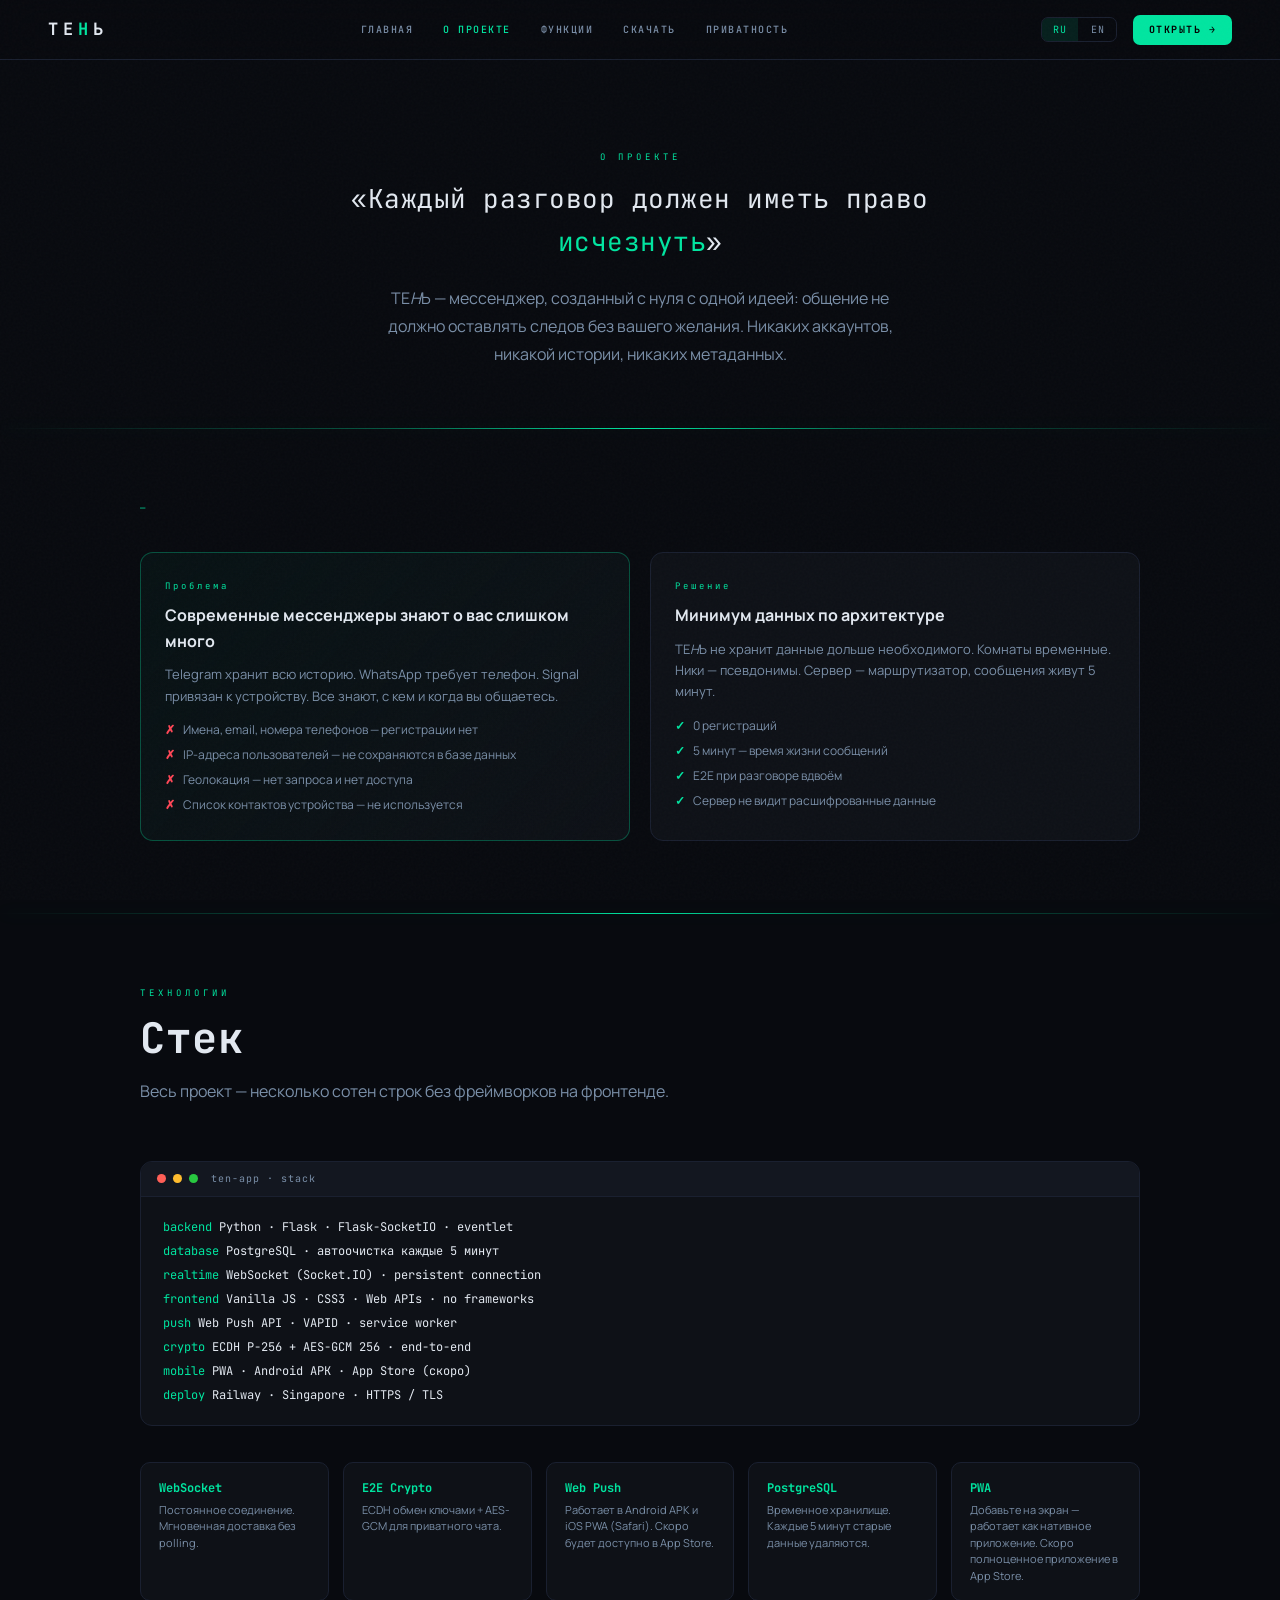
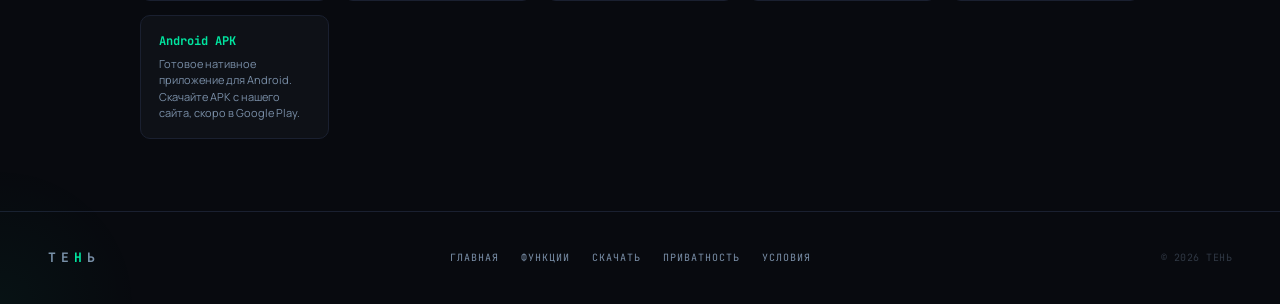
==== commit d7ed1034: "Add files via upload" ====
--- a/about.html
+++ b/about.html
@@ -3,7 +3,7 @@
 <head>
 <meta charset="UTF-8">
 <meta name="viewport" content="width=device-width,initial-scale=1,viewport-fit=cover">
-<title>О проекте — ТЕНЬ</title>
+<title>О проекте — ТЕ<em>Н</em>Ь</title>
 <meta name="theme-color" content="#080a0f">
 <meta name="color-scheme" content="dark">
 <meta name="mobile-web-app-capable" content="yes">
@@ -43,7 +43,7 @@
   <div class="about-hero">
     <div class="sec-kicker" data-t="ab_k">о проекте</div>
     <div class="big-q" data-t="ab_big">«Каждый разговор должен иметь право <em>исчезнуть</em>»</div>
-    <p class="about-p" data-t="ab_p">ТЕНЬ — мессенджер, созданный с нуля с одной идеей: общение не должно оставлять следов без вашего желания. Никаких аккаунтов, никакой истории, никаких метаданных.</p>
+    <p class="about-p" data-t="ab_p">ТЕ<em>Н</em>Ь — мессенджер, созданный с нуля с одной идеей: общение не должно оставлять следов без вашего желания. Никаких аккаунтов, никакой истории, никаких метаданных.</p>
   </div>
 
   <div class="glow-rule"></div>
@@ -66,7 +66,7 @@
       <div class="scard">
         <div class="scard-kicker" data-t="ab_sol_k">Решение</div>
         <div class="scard-t" data-t="ab_sol_t">Минимум данных по архитектуре</div>
-        <div class="scard-d" data-t="ab_sol_d">ТЕНЬ не хранит данные дольше необходимого. Комнаты временные. Ники — псевдонимы. Сервер — маршрутизатор, сообщения живут 5 минут.</div>
+        <div class="scard-d" data-t="ab_sol_d">ТЕ<em>Н</em>Ь не хранит данные дольше необходимого. Комнаты временные. Ники — псевдонимы. Сервер — маршрутизатор, сообщения живут 5 минут.</div>
         <ul class="tick-list">
           <li>0 регистраций</li>
           <li>5 минут — время жизни сообщений</li>
@@ -97,7 +97,7 @@
         <div><span class="tc">frontend </span><span class="th">Vanilla JS · CSS3 · Web APIs · no frameworks</span></div>
         <div><span class="tc">push     </span><span class="th">Web Push API · VAPID · service worker</span></div>
         <div><span class="tc">crypto   </span><span class="th">ECDH P-256 + AES-GCM 256 · end-to-end</span></div>
-        <div><span class="tc">mobile   </span><span class="th">PWA · Android TWA · signed APK</span></div>
+        <div><span class="tc">mobile   </span><span class="th">PWA · Android APK · App Store (скоро)</span></div>
         <div><span class="tc">deploy   </span><span class="th">Railway · Singapore · HTTPS / TLS</span></div>
       </div>
     </div>
@@ -105,10 +105,10 @@
     <div class="tech-grid">
       <div class="tech-item"><div class="tech-n">WebSocket</div><div class="tech-d">Постоянное соединение. Мгновенная доставка без polling.</div></div>
       <div class="tech-item"><div class="tech-n">E2E Crypto</div><div class="tech-d">ECDH обмен ключами + AES-GCM для приватного чата.</div></div>
-      <div class="tech-item"><div class="tech-n">Web Push</div><div class="tech-d">VAPID без FCM. Работает на iOS PWA и Android Chrome.</div></div>
+      <div class="tech-item"><div class="tech-n">Web Push</div><div class="tech-d">Работает в Android APK и iOS PWA (Safari). Скоро будет доступно в App Store.</div></div>
       <div class="tech-item"><div class="tech-n">PostgreSQL</div><div class="tech-d">Временное хранилище. Каждые 5 минут старые данные удаляются.</div></div>
-      <div class="tech-item"><div class="tech-n">PWA</div><div class="tech-d">Добавьте на экран — работает как нативное приложение.</div></div>
-      <div class="tech-item"><div class="tech-n">Android TWA</div><div class="tech-d">Trusted Web Activity. Нативный APK без WebView-обёртки.</div></div>
+      <div class="tech-item"><div class="tech-n">PWA</div><div class="tech-d">Добавьте на экран — работает как нативное приложение. Скоро полноценное приложение в App Store.</div></div>
+      <div class="tech-item"><div class="tech-n">Android APK</div><div class="tech-d">Готовое нативное приложение для Android. Скачайте APK с нашего сайта, скоро в Google Play.</div></div>
     </div>
   </div>
 
@@ -121,7 +121,7 @@
       <a href="privacy.html" data-t="nav_privacy">ПРИВАТНОСТЬ</a>
       <a href="terms.html" data-t="nav_terms">УСЛОВИЯ</a>
     </div>
-    <div class="foot-copy" data-t="foot_copy">© 2026 ТЕНЬ</div>
+    <div class="foot-copy" data-t="foot_copy">© 2026 ТЕ<em>Н</em>Ь</div>
   </footer>
 </div>
 
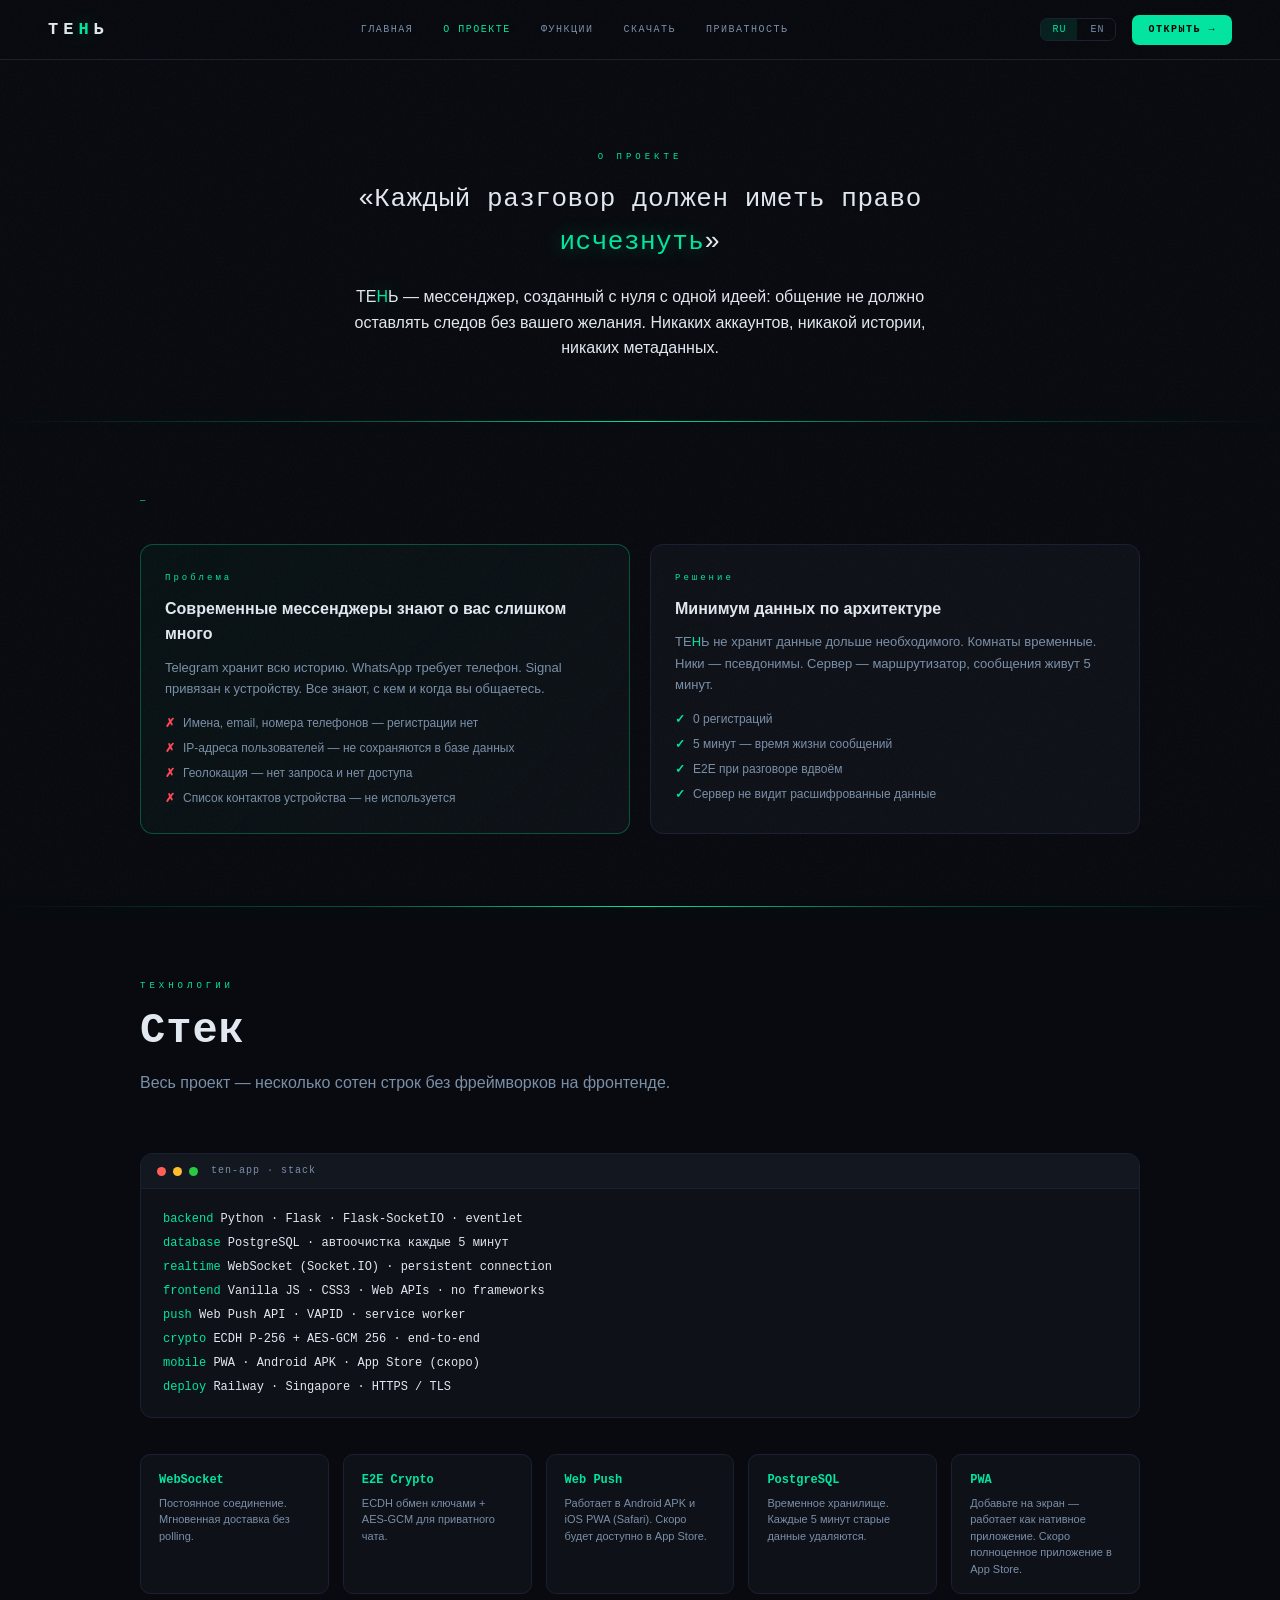
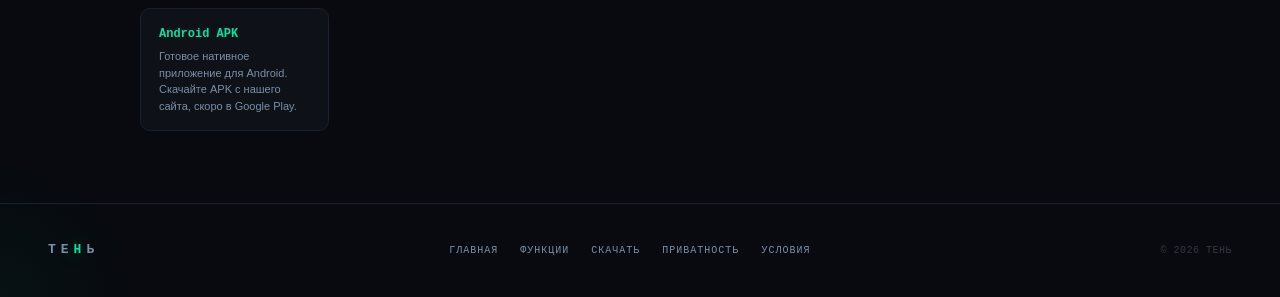
==== commit 403e2499: "Add files via upload" ====
--- a/about.html
+++ b/about.html
@@ -14,8 +14,10 @@
 <style>
 .about-hero{text-align:center;padding:90px 40px 60px;max-width:700px;margin:0 auto}
 .big-q{font-family:'JetBrains Mono',monospace;font-size:clamp(18px,2.8vw,26px);font-weight:400;line-height:1.65;color:var(--text);letter-spacing:.5px;margin-bottom:20px}
-.big-q em{font-style:normal;color:var(--accent)}
+.big-q 
 .about-p{font-size:16px;color:var(--muted);line-height:1.75;max-width:540px;margin:0 auto}
+
+em{font-style:normal!important;color:var(--accent);text-shadow:0 0 20px rgba(0,229,160,.4);}
 </style>
 </head>
 <body>
--- a/shared.css
+++ b/shared.css
@@ -1,3 +1,4 @@
+em{font-style:normal!important;color:var(--accent);}
 @import url('https://fonts.googleapis.com/css2?family=JetBrains+Mono:wght@300;400;500;700&family=Manrope:wght@300;400;500;600;700;800&display=swap');
 
 *, *::before, *::after { box-sizing: border-box; margin: 0; padding: 0; }
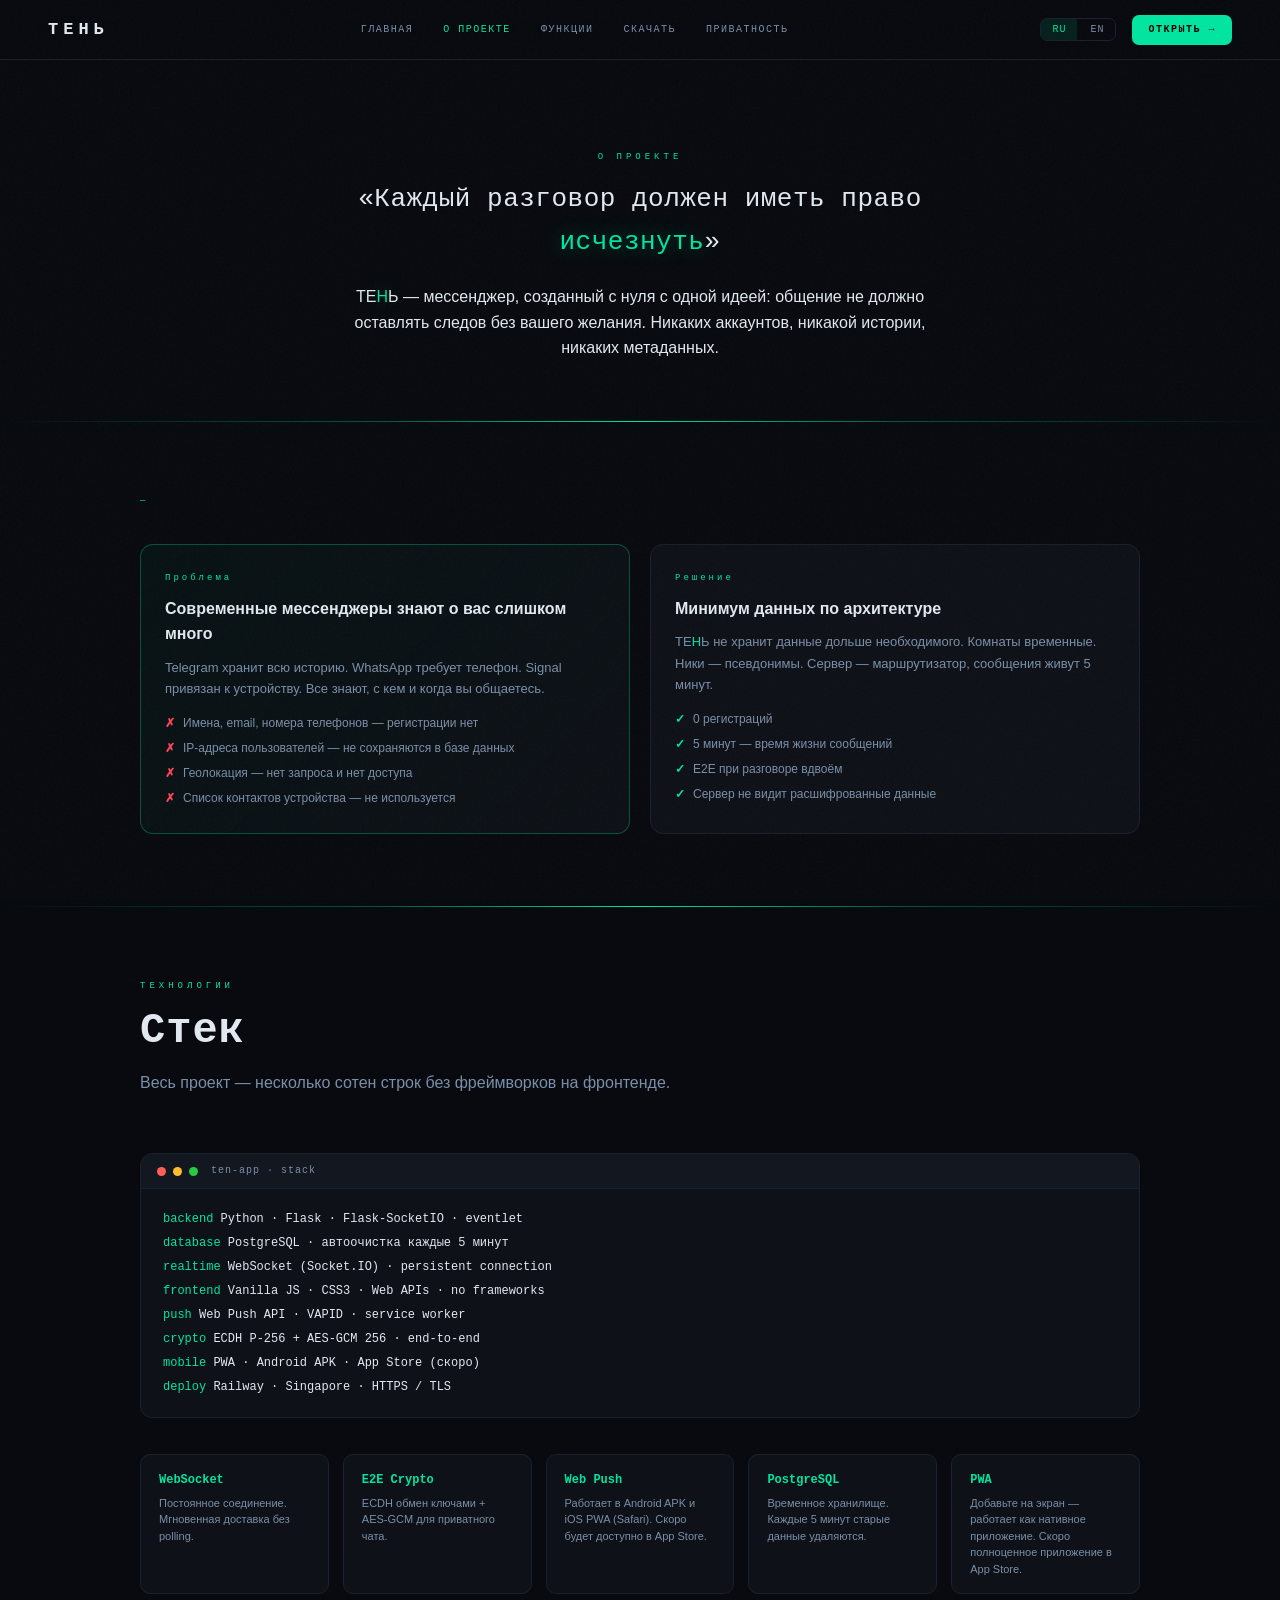
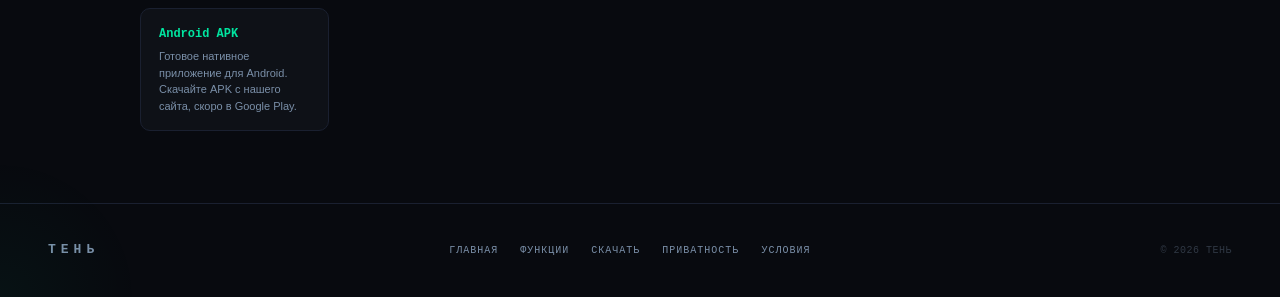
==== commit 9910fea3: "Add files via upload" ====
--- a/about.html
+++ b/about.html
@@ -3,7 +3,7 @@
 <head>
 <meta charset="UTF-8">
 <meta name="viewport" content="width=device-width,initial-scale=1,viewport-fit=cover">
-<title>О проекте — ТЕ<em>Н</em>Ь</title>
+<title>О проекте — ТЕНЬ</title>
 <meta name="theme-color" content="#080a0f">
 <meta name="color-scheme" content="dark">
 <meta name="mobile-web-app-capable" content="yes">
@@ -24,7 +24,7 @@
 
 <nav>
   <a class="nav-logo" href="index.html">
-    <span class="nav-wordmark">ТЕ<em>Н</em>Ь</span>
+    <span class="nav-wordmark">ТЕНЬ</span>
   </a>
   <div class="nav-center" id="nav-center">
     <a href="index.html" data-t="nav_home">ГЛАВНАЯ</a>
@@ -45,7 +45,7 @@
   <div class="about-hero">
     <div class="sec-kicker" data-t="ab_k">о проекте</div>
     <div class="big-q" data-t="ab_big">«Каждый разговор должен иметь право <em>исчезнуть</em>»</div>
-    <p class="about-p" data-t="ab_p">ТЕ<em>Н</em>Ь — мессенджер, созданный с нуля с одной идеей: общение не должно оставлять следов без вашего желания. Никаких аккаунтов, никакой истории, никаких метаданных.</p>
+    <p class="about-p" data-t="ab_p">ТЕНЬ — мессенджер, созданный с нуля с одной идеей: общение не должно оставлять следов без вашего желания. Никаких аккаунтов, никакой истории, никаких метаданных.</p>
   </div>
 
   <div class="glow-rule"></div>
@@ -68,7 +68,7 @@
       <div class="scard">
         <div class="scard-kicker" data-t="ab_sol_k">Решение</div>
         <div class="scard-t" data-t="ab_sol_t">Минимум данных по архитектуре</div>
-        <div class="scard-d" data-t="ab_sol_d">ТЕ<em>Н</em>Ь не хранит данные дольше необходимого. Комнаты временные. Ники — псевдонимы. Сервер — маршрутизатор, сообщения живут 5 минут.</div>
+        <div class="scard-d" data-t="ab_sol_d">ТЕНЬ не хранит данные дольше необходимого. Комнаты временные. Ники — псевдонимы. Сервер — маршрутизатор, сообщения живут 5 минут.</div>
         <ul class="tick-list">
           <li>0 регистраций</li>
           <li>5 минут — время жизни сообщений</li>
@@ -115,7 +115,7 @@
   </div>
 
   <footer>
-    <div class="foot-logo">ТЕ<em>Н</em>Ь</div>
+    <div class="foot-logo">ТЕНЬ</div>
     <div class="foot-links">
       <a href="index.html" data-t="nav_home">ГЛАВНАЯ</a>
       <a href="features.html" data-t="nav_features">ФУНКЦИИ</a>
@@ -123,7 +123,7 @@
       <a href="privacy.html" data-t="nav_privacy">ПРИВАТНОСТЬ</a>
       <a href="terms.html" data-t="nav_terms">УСЛОВИЯ</a>
     </div>
-    <div class="foot-copy" data-t="foot_copy">© 2026 ТЕ<em>Н</em>Ь</div>
+    <div class="foot-copy" data-t="foot_copy">© 2026 ТЕНЬ</div>
   </footer>
 </div>
 
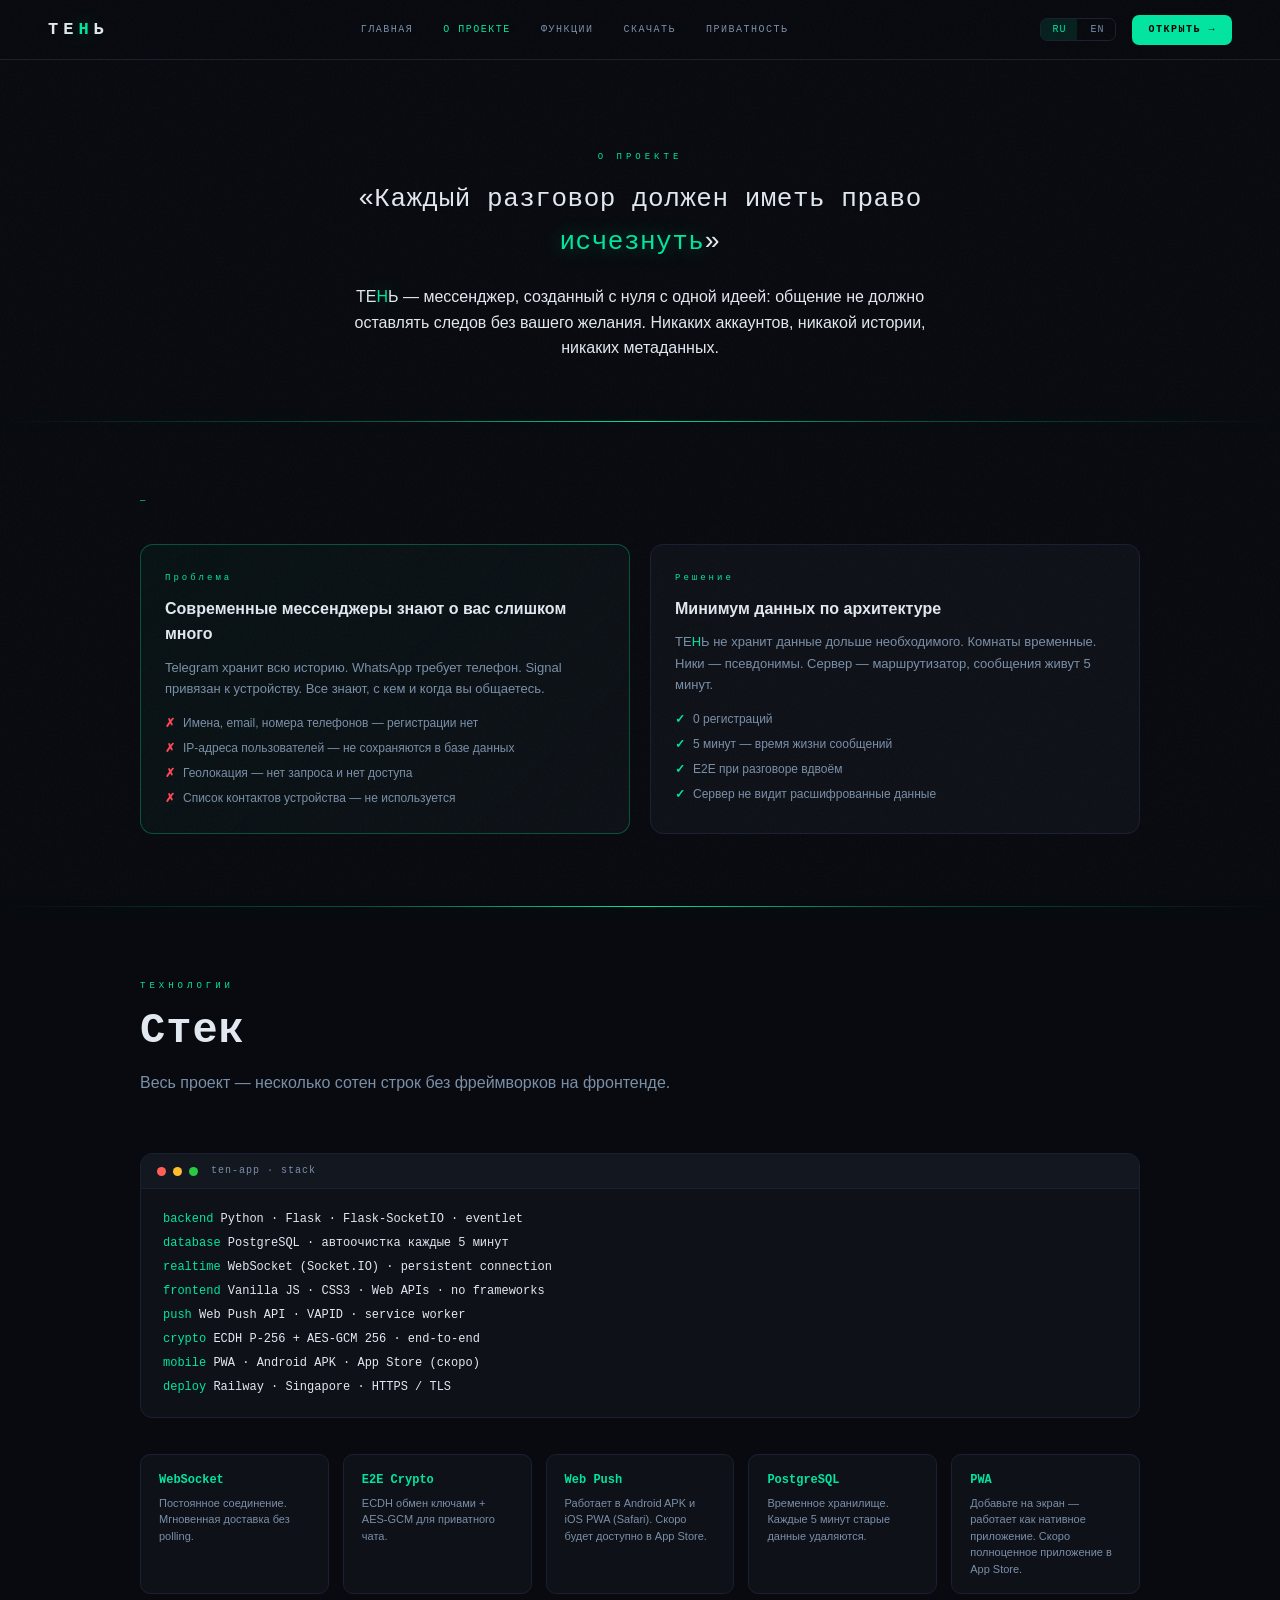
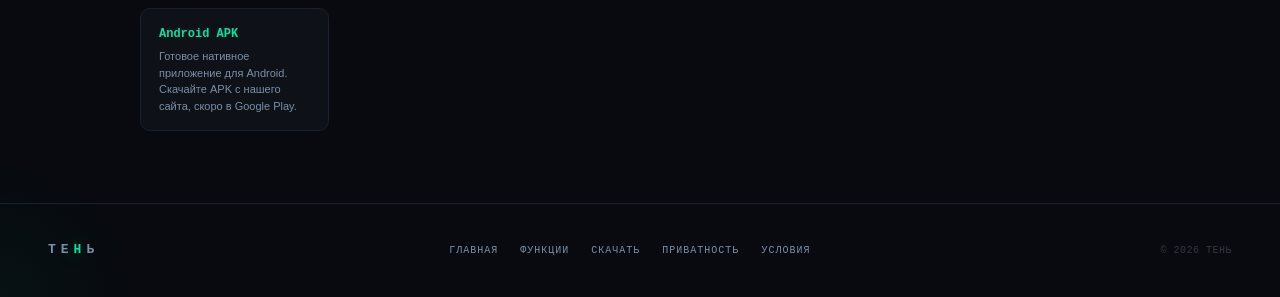
==== commit 85985566: "Add files via upload" ====
--- a/about.html
+++ b/about.html
@@ -24,7 +24,7 @@
 
 <nav>
   <a class="nav-logo" href="index.html">
-    <span class="nav-wordmark">ТЕНЬ</span>
+    <span class="nav-wordmark">ТЕ<em>Н</em>Ь</span>
   </a>
   <div class="nav-center" id="nav-center">
     <a href="index.html" data-t="nav_home">ГЛАВНАЯ</a>
@@ -115,7 +115,7 @@
   </div>
 
   <footer>
-    <div class="foot-logo">ТЕНЬ</div>
+    <div class="foot-logo">ТЕ<em>Н</em>Ь</div>
     <div class="foot-links">
       <a href="index.html" data-t="nav_home">ГЛАВНАЯ</a>
       <a href="features.html" data-t="nav_features">ФУНКЦИИ</a>
